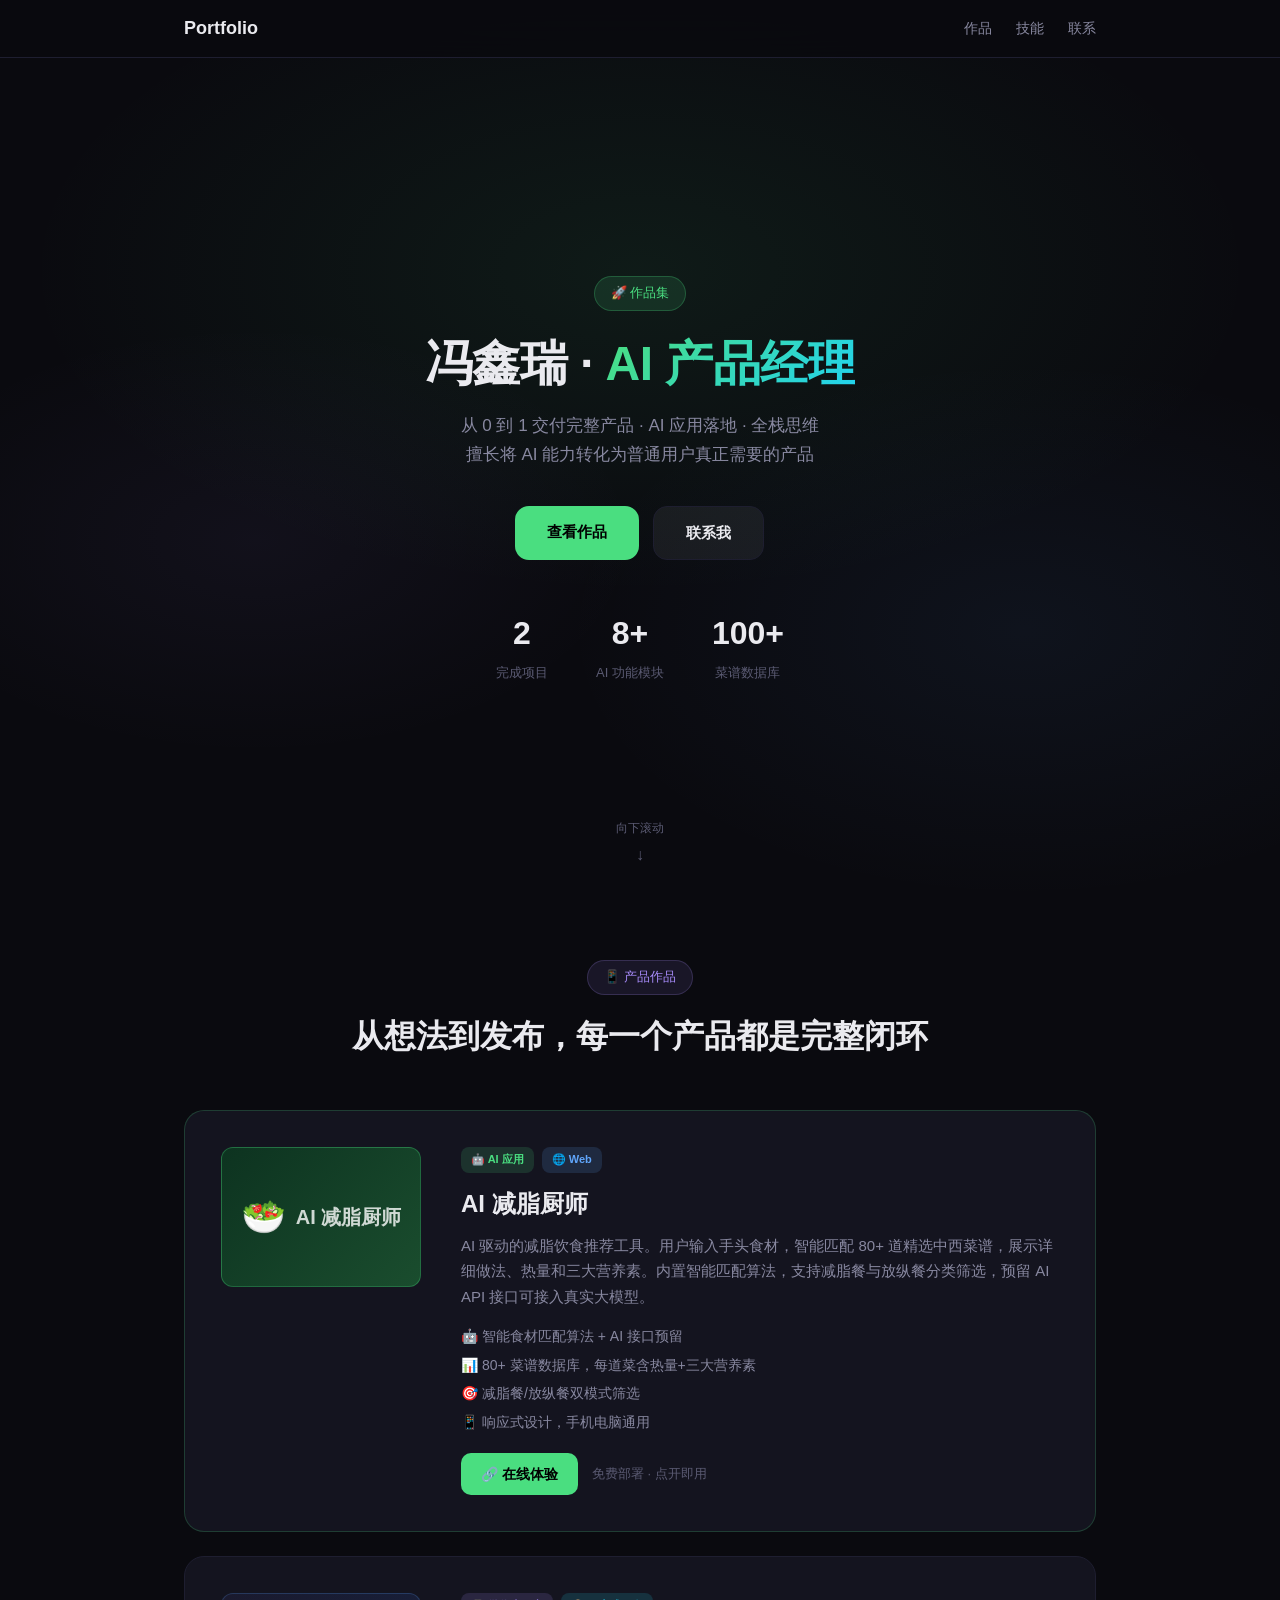
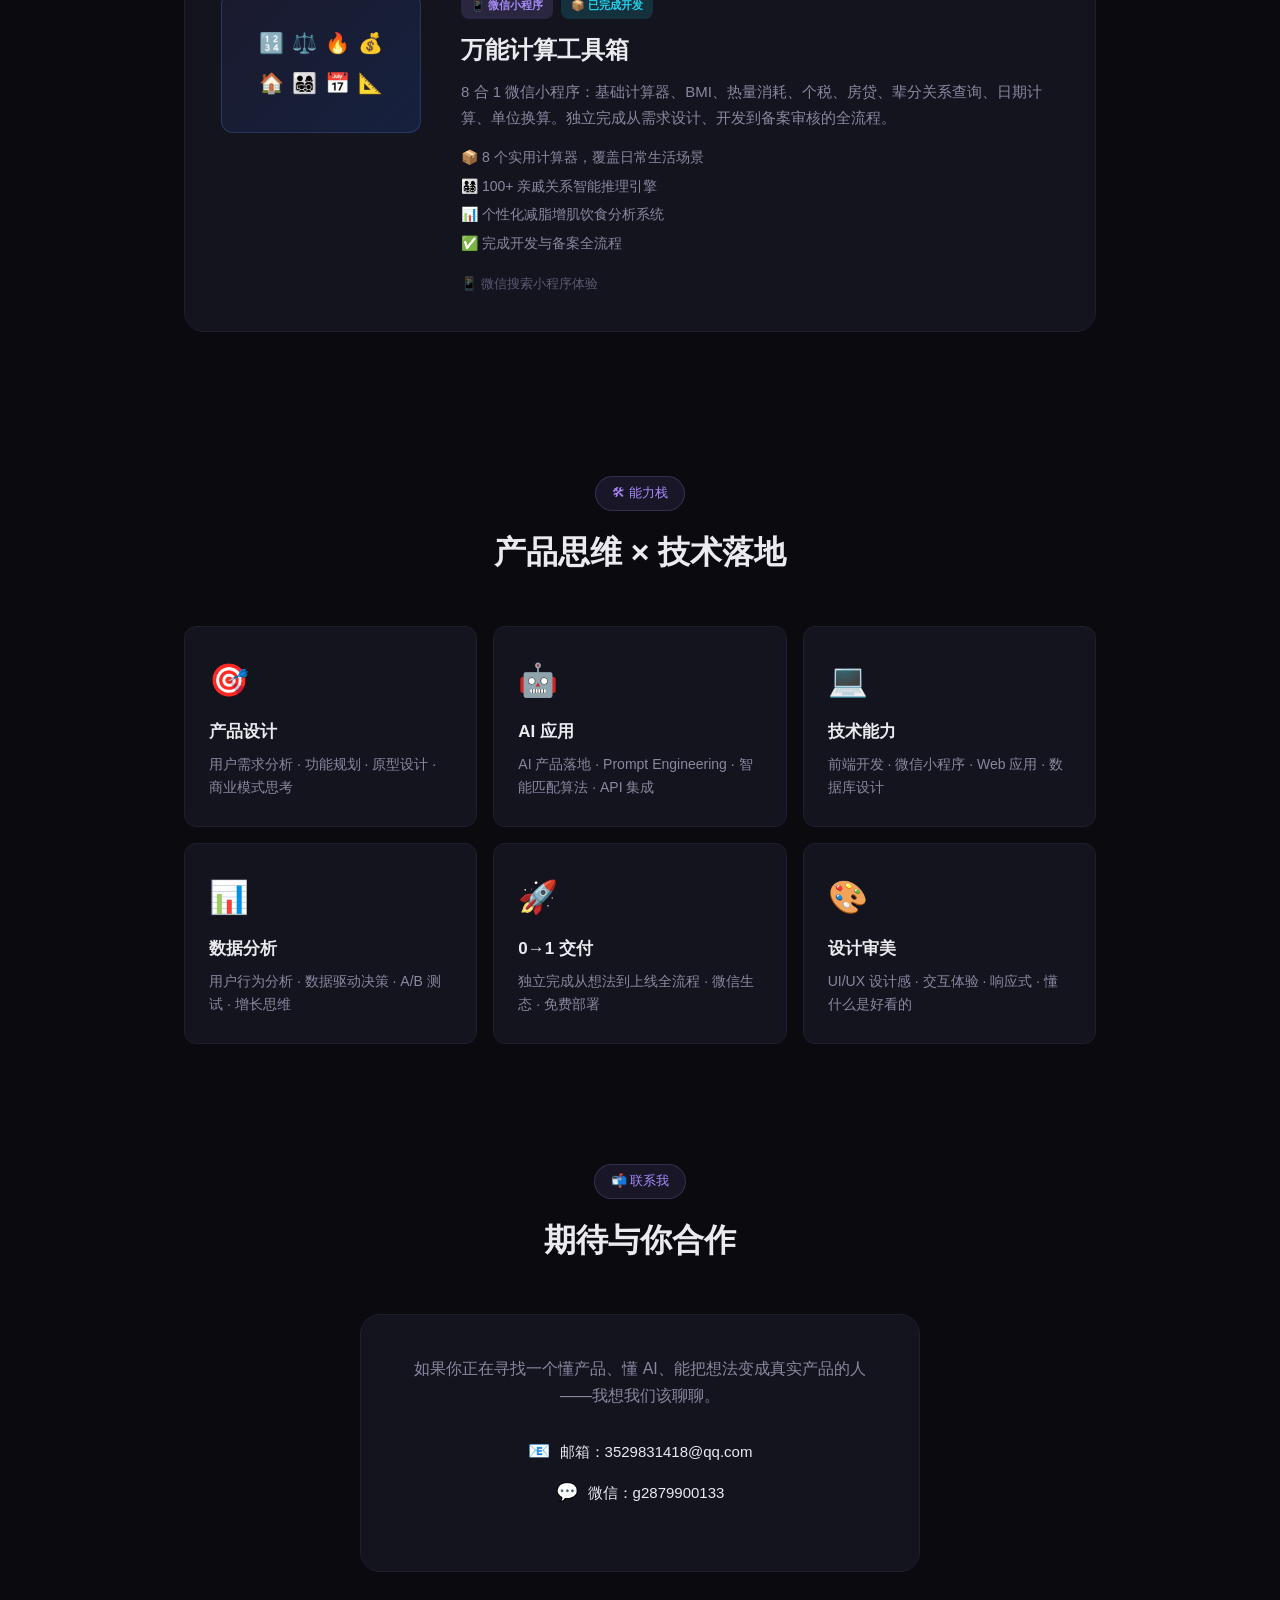
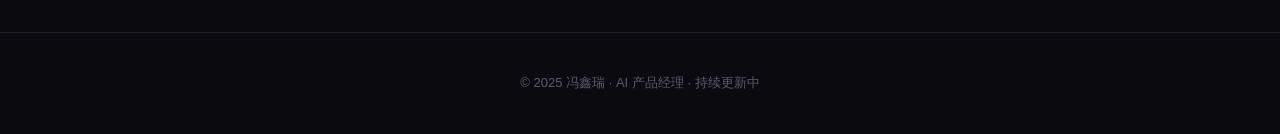
==== index.html @ 0699352a "Add files via upload" ====
<!DOCTYPE html>
<html lang="zh-CN">
<head>
<meta charset="UTF-8">
<meta http-equiv="Cache-Control" content="no-cache, no-store, must-revalidate">
<meta http-equiv="Pragma" content="no-cache">
<meta http-equiv="Expires" content="0">
<meta name="viewport" content="width=device-width, initial-scale=1.0">
<title>冯鑫瑞 · AI 产品经理作品集</title>
<link rel="stylesheet" href="style.css">
</head>
<body>

<nav class="nav" id="nav">
  <div class="nav-inner">
    <a href="#hero" class="nav-logo">Portfolio</a>
    <div class="nav-links">
      <a href="#projects">作品</a>
      <a href="#skills">技能</a>
      <a href="#contact">联系</a>
    </div>
  </div>
</nav>

<section class="hero" id="hero">
  <div class="hero-bg"></div>
  <div class="hero-content">
    <div class="hero-badge">🚀 作品集</div>
    <h1 class="hero-title">
      冯鑫瑞 · <span class="gradient-text">AI 产品经理</span>
    </h1>
    <p class="hero-sub">
      从 0 到 1 交付完整产品 · AI 应用落地 · 全栈思维<br>
      擅长将 AI 能力转化为普通用户真正需要的产品
    </p>
    <div class="hero-cta">
      <a href="#projects" class="cta-primary">查看作品</a>
      <a href="#contact" class="cta-secondary">联系我</a>
    </div>
    <div class="hero-stats">
      <div class="stat"><span class="stat-num">2</span><span class="stat-label">完成项目</span></div>
      <div class="stat"><span class="stat-num">8+</span><span class="stat-label">AI 功能模块</span></div>
      <div class="stat"><span class="stat-num">100+</span><span class="stat-label">菜谱数据库</span></div>
    </div>
  </div>
  <div class="scroll-indicator">
    <span>向下滚动</span>
    <div class="scroll-arrow">↓</div>
  </div>
</section>

<section class="projects" id="projects">
  <div class="section-header">
    <span class="section-badge">📱 产品作品</span>
    <h2 class="section-title">从想法到发布，每一个产品都是完整闭环</h2>
  </div>

  <div class="project-card featured">
    <div class="project-preview">
      <div class="preview-mockup ai-preview">
        <div class="mockup-content">
          <span class="mockup-icon">🥗</span>
          <span class="mockup-text">AI 减脂厨师</span>
        </div>
      </div>
    </div>
    <div class="project-info">
      <div class="project-tags">
        <span class="ptag ai">🤖 AI 应用</span>
        <span class="ptag web">🌐 Web</span>
      </div>
      <h3 class="project-name">AI 减脂厨师</h3>
      <p class="project-desc">
        AI 驱动的减脂饮食推荐工具。用户输入手头食材，智能匹配 80+ 道精选中西菜谱，展示详细做法、热量和三大营养素。内置智能匹配算法，支持减脂餐与放纵餐分类筛选，预留 AI API 接口可接入真实大模型。
      </p>
      <ul class="project-features">
        <li>🤖 智能食材匹配算法 + AI 接口预留</li>
        <li>📊 80+ 菜谱数据库，每道菜含热量+三大营养素</li>
        <li>🎯 减脂餐/放纵餐双模式筛选</li>
        <li>📱 响应式设计，手机电脑通用</li>
      </ul>
      <div class="project-links">
        <a href="./ai-diet-chef/" class="plink primary" target="_blank">🔗 在线体验</a>
        <span class="plink-label">免费部署 · 点开即用</span>
      </div>
    </div>
  </div>

  <div class="project-card">
    <div class="project-preview">
      <div class="preview-mockup calc-preview">
        <div class="mockup-grid">
          <span>🔢</span><span>⚖️</span><span>🔥</span><span>💰</span>
          <span>🏠</span><span>👨‍👩‍👧‍👦</span><span>📅</span><span>📐</span>
        </div>
      </div>
    </div>
    <div class="project-info">
      <div class="project-tags">
        <span class="ptag mp">📱 微信小程序</span>
        <span class="ptag live">📦 已完成开发</span>
      </div>
      <h3 class="project-name">万能计算工具箱</h3>
      <p class="project-desc">
        8 合 1 微信小程序：基础计算器、BMI、热量消耗、个税、房贷、辈分关系查询、日期计算、单位换算。独立完成从需求设计、开发到备案审核的全流程。
      </p>
      <ul class="project-features">
        <li>📦 8 个实用计算器，覆盖日常生活场景</li>
        <li>👨‍👩‍👧‍👦 100+ 亲戚关系智能推理引擎</li>
        <li>📊 个性化减脂增肌饮食分析系统</li>
        <li>✅ 完成开发与备案全流程</li>
      </ul>
      <div class="project-links">
        <span class="plink-label">📱 微信搜索小程序体验</span>
      </div>
    </div>
  </div>
</section>

<section class="skills" id="skills">
  <div class="section-header">
    <span class="section-badge">🛠 能力栈</span>
    <h2 class="section-title">产品思维 × 技术落地</h2>
  </div>
  <div class="skills-grid">
    <div class="skill-card">
      <div class="skill-icon">🎯</div>
      <h4>产品设计</h4>
      <p>用户需求分析 · 功能规划 · 原型设计 · 商业模式思考</p>
    </div>
    <div class="skill-card">
      <div class="skill-icon">🤖</div>
      <h4>AI 应用</h4>
      <p>AI 产品落地 · Prompt Engineering · 智能匹配算法 · API 集成</p>
    </div>
    <div class="skill-card">
      <div class="skill-icon">💻</div>
      <h4>技术能力</h4>
      <p>前端开发 · 微信小程序 · Web 应用 · 数据库设计</p>
    </div>
    <div class="skill-card">
      <div class="skill-icon">📊</div>
      <h4>数据分析</h4>
      <p>用户行为分析 · 数据驱动决策 · A/B 测试 · 增长思维</p>
    </div>
    <div class="skill-card">
      <div class="skill-icon">🚀</div>
      <h4>0→1 交付</h4>
      <p>独立完成从想法到上线全流程 · 微信生态 · 免费部署</p>
    </div>
    <div class="skill-card">
      <div class="skill-icon">🎨</div>
      <h4>设计审美</h4>
      <p>UI/UX 设计感 · 交互体验 · 响应式 · 懂什么是好看的</p>
    </div>
  </div>
</section>

<section class="contact" id="contact">
  <div class="section-header">
    <span class="section-badge">📬 联系我</span>
    <h2 class="section-title">期待与你合作</h2>
  </div>
  <div class="contact-card">
    <p class="contact-text">如果你正在寻找一个懂产品、懂 AI、能把想法变成真实产品的人——我想我们该聊聊。</p>
    <div class="contact-items">
      <div class="contact-item">
        <span class="ci-icon">📧</span>
        <span>邮箱：3529831418@qq.com</span>
      </div>
      <div class="contact-item">
        <span class="ci-icon">💬</span>
        <span>微信：g2879900133</span>
      </div>
    </div>
  </div>
</section>

<footer class="footer">
  <p>© 2025 冯鑫瑞 · AI 产品经理 · 持续更新中</p>
</footer>

<script src="app.js"></script>
</body>
</html>
---- style.css ----
/* ===== Portfolio - Modern Dark Premium Design ===== */
* { margin: 0; padding: 0; box-sizing: border-box; }

:root {
  --bg: #0a0a0f;
  --bg-card: #14141f;
  --bg-card-hover: #1a1a2a;
  --text: #eaeaef;
  --text-secondary: #8888a0;
  --text-muted: #5a5a72;
  --green: #4ade80;
  --blue: #60a5fa;
  --purple: #a78bfa;
  --orange: #fb923c;
  --red: #f87171;
  --cyan: #22d3ee;
  --border: #1e1e30;
  --radius: 20px;
  --radius-sm: 12px;
}

html { scroll-behavior: smooth; }

body {
  font-family: -apple-system, BlinkMacSystemFont, 'Segoe UI', 'PingFang SC', 'Microsoft YaHei', sans-serif;
  background: var(--bg);
  color: var(--text);
  line-height: 1.6;
  -webkit-font-smoothing: antialiased;
}

/* ===== Nav ===== */
.nav {
  position: fixed; top: 0; left: 0; right: 0; z-index: 100;
  background: rgba(10,10,15,0.85); backdrop-filter: blur(20px);
  border-bottom: 1px solid var(--border);
  transition: all 0.3s;
}
.nav-inner {
  max-width: 960px; margin: 0 auto;
  display: flex; align-items: center; justify-content: space-between;
  padding: 14px 24px;
}
.nav-logo { font-size: 18px; font-weight: 700; color: var(--text); text-decoration: none; }
.nav-links { display: flex; gap: 24px; }
.nav-links a {
  font-size: 14px; color: var(--text-secondary); text-decoration: none;
  transition: color 0.2s; font-weight: 500;
}
.nav-links a:hover { color: var(--text); }

/* ===== Hero ===== */
.hero {
  min-height: 100vh; display: flex; align-items: center; justify-content: center;
  position: relative; overflow: hidden; padding: 120px 24px 60px;
}
.hero-bg {
  position: absolute; top: 0; left: 0; right: 0; bottom: 0;
  background: radial-gradient(ellipse 80% 60% at 50% 30%, rgba(74,222,128,0.08) 0%, transparent 60%),
              radial-gradient(ellipse 60% 50% at 80% 70%, rgba(96,165,250,0.06) 0%, transparent 60%),
              radial-gradient(ellipse 50% 40% at 20% 60%, rgba(167,139,250,0.05) 0%, transparent 60%);
  pointer-events: none;
}
.hero-content { position: relative; z-index: 1; max-width: 680px; text-align: center; }
.hero-badge {
  display: inline-block; padding: 6px 16px; background: rgba(74,222,128,0.12);
  border: 1px solid rgba(74,222,128,0.25); border-radius: 20px;
  font-size: 13px; color: var(--green); margin-bottom: 24px;
}
.hero-title { font-size: 48px; font-weight: 800; line-height: 1.2; margin-bottom: 20px; letter-spacing: -0.5px; }
.gradient-text { background: linear-gradient(135deg, var(--green), var(--cyan)); -webkit-background-clip: text; -webkit-text-fill-color: transparent; background-clip: text; }
.hero-sub { font-size: 17px; color: var(--text-secondary); line-height: 1.7; margin-bottom: 36px; }
.hero-cta { display: flex; gap: 14px; justify-content: center; margin-bottom: 48px; }
.cta-primary, .cta-secondary {
  padding: 14px 32px; border-radius: 14px; font-size: 15px; font-weight: 600;
  text-decoration: none; transition: all 0.25s;
}
.cta-primary { background: var(--green); color: #000; }
.cta-primary:hover { transform: translateY(-2px); box-shadow: 0 8px 24px rgba(74,222,128,0.3); }
.cta-secondary { background: rgba(255,255,255,0.06); color: var(--text); border: 1px solid var(--border); }
.cta-secondary:hover { background: rgba(255,255,255,0.1); }

.hero-stats { display: flex; justify-content: center; gap: 48px; }
.stat { text-align: center; }
.stat-num { display: block; font-size: 32px; font-weight: 800; color: var(--text); }
.stat-label { display: block; font-size: 13px; color: var(--text-muted); margin-top: 4px; }

.scroll-indicator {
  position: absolute; bottom: 32px; left: 50%; transform: translateX(-50%);
  text-align: center; color: var(--text-muted); font-size: 12px;
  animation: bounce 2s infinite;
}
.scroll-arrow { font-size: 16px; margin-top: 4px; }
@keyframes bounce {
  0%, 100% { transform: translateX(-50%) translateY(0); }
  50% { transform: translateX(-50%) translateY(8px); }
}

/* ===== Section Common ===== */
.section-header { text-align: center; margin-bottom: 48px; }
.section-badge {
  display: inline-block; padding: 6px 16px; background: rgba(167,139,250,0.1);
  border: 1px solid rgba(167,139,250,0.2); border-radius: 20px;
  font-size: 13px; color: var(--purple); margin-bottom: 16px;
}
.section-title { font-size: 32px; font-weight: 700; }

/* ===== Projects ===== */
.projects { max-width: 960px; margin: 0 auto; padding: 60px 24px; }
.project-card {
  display: flex; gap: 40px; background: var(--bg-card);
  border-radius: var(--radius); padding: 36px; margin-bottom: 24px;
  border: 1px solid var(--border); transition: all 0.3s;
}
.project-card:hover { border-color: rgba(255,255,255,0.15); background: var(--bg-card-hover); }
.project-card.featured { border-color: rgba(74,222,128,0.2); }
.project-preview { flex-shrink: 0; }
.project-info { flex: 1; }

.preview-mockup {
  width: 200px; height: 140px; border-radius: var(--radius-sm);
  display: flex; align-items: center; justify-content: center;
}
.ai-preview { background: linear-gradient(135deg, #0d3320, #1a4d2e); border: 1px solid rgba(74,222,128,0.3); }
.calc-preview { background: linear-gradient(135deg, #1a1a2e, #16213e); border: 1px solid rgba(96,165,250,0.2); }
.mockup-dot { width: 10px; height: 10px; background: var(--green); border-radius: 50%; position: absolute; top: 12px; left: 12px; }
.mockup-content { display: flex; align-items: center; gap: 10px; }
.mockup-icon { font-size: 36px; }
.mockup-text { color: rgba(255,255,255,0.8); font-size: 20px; font-weight: 700; }
.mockup-grid { display: grid; grid-template-columns: repeat(4,1fr); gap: 8px; font-size: 20px; }

.project-tags { display: flex; gap: 8px; margin-bottom: 12px; }
.ptag {
  font-size: 11px; padding: 4px 10px; border-radius: 8px; font-weight: 600;
}
.ptag.ai { background: rgba(74,222,128,0.15); color: var(--green); }
.ptag.web { background: rgba(96,165,250,0.15); color: var(--blue); }
.ptag.mp { background: rgba(167,139,250,0.15); color: var(--purple); }
.ptag.live { background: rgba(34,211,238,0.15); color: var(--cyan); }

.project-name { font-size: 24px; font-weight: 700; margin-bottom: 10px; }
.project-desc { font-size: 15px; color: var(--text-secondary); line-height: 1.7; margin-bottom: 16px; }

.project-features { list-style: none; display: flex; flex-direction: column; gap: 6px; margin-bottom: 20px; }
.project-features li { font-size: 14px; color: var(--text-secondary); }

.project-links { display: flex; align-items: center; gap: 14px; }
.plink {
  padding: 10px 20px; border-radius: 10px; font-size: 14px; font-weight: 600;
  text-decoration: none; transition: all 0.2s;
}
.plink.primary { background: var(--green); color: #000; }
.plink.primary:hover { transform: translateY(-1px); box-shadow: 0 4px 16px rgba(74,222,128,0.3); }
.plink-label { font-size: 13px; color: var(--text-muted); }

/* ===== Skills ===== */
.skills { max-width: 960px; margin: 0 auto; padding: 60px 24px; }
.skills-grid { display: grid; grid-template-columns: repeat(3, 1fr); gap: 16px; }
.skill-card {
  background: var(--bg-card); border: 1px solid var(--border);
  border-radius: var(--radius-sm); padding: 28px 24px;
  transition: all 0.3s;
}
.skill-card:hover { border-color: rgba(255,255,255,0.15); transform: translateY(-2px); }
.skill-icon { font-size: 32px; margin-bottom: 12px; }
.skill-card h4 { font-size: 17px; font-weight: 700; margin-bottom: 8px; }
.skill-card p { font-size: 14px; color: var(--text-secondary); line-height: 1.6; }

/* ===== Contact ===== */
.contact { max-width: 960px; margin: 0 auto; padding: 60px 24px; }
.contact-card {
  background: var(--bg-card); border: 1px solid var(--border);
  border-radius: var(--radius); padding: 40px; text-align: center;
  max-width: 560px; margin: 0 auto;
}
.contact-text { font-size: 16px; color: var(--text-secondary); line-height: 1.7; margin-bottom: 28px; }
.contact-items { display: flex; flex-direction: column; gap: 12px; margin-bottom: 24px; }
.contact-item {
  display: flex; align-items: center; gap: 10px;
  justify-content: center; font-size: 15px; color: var(--text);
}
.ci-icon { font-size: 18px; }
.contact-links { display: flex; justify-content: center; gap: 20px; flex-wrap: wrap; }
.clink { font-size: 13px; color: var(--text-muted); }

/* ===== Footer ===== */
.footer { text-align: center; padding: 40px 24px; border-top: 1px solid var(--border); }
.footer p { font-size: 13px; color: var(--text-muted); }

/* ===== Responsive ===== */
@media (max-width: 768px) {
  .hero-title { font-size: 32px; }
  .hero-sub { font-size: 15px; }
  .hero-stats { gap: 28px; }
  .stat-num { font-size: 24px; }
  .project-card { flex-direction: column; gap: 20px; padding: 24px; }
  .preview-mockup { width: 100%; height: 120px; }
  .skills-grid { grid-template-columns: repeat(2, 1fr); }
  .section-title { font-size: 24px; }
}

@media (max-width: 480px) {
  .hero-title { font-size: 26px; }
  .hero-cta { flex-direction: column; align-items: center; }
  .skills-grid { grid-template-columns: 1fr; }
  .nav-links { gap: 14px; }
  .contact-links { flex-direction: column; align-items: center; }
}
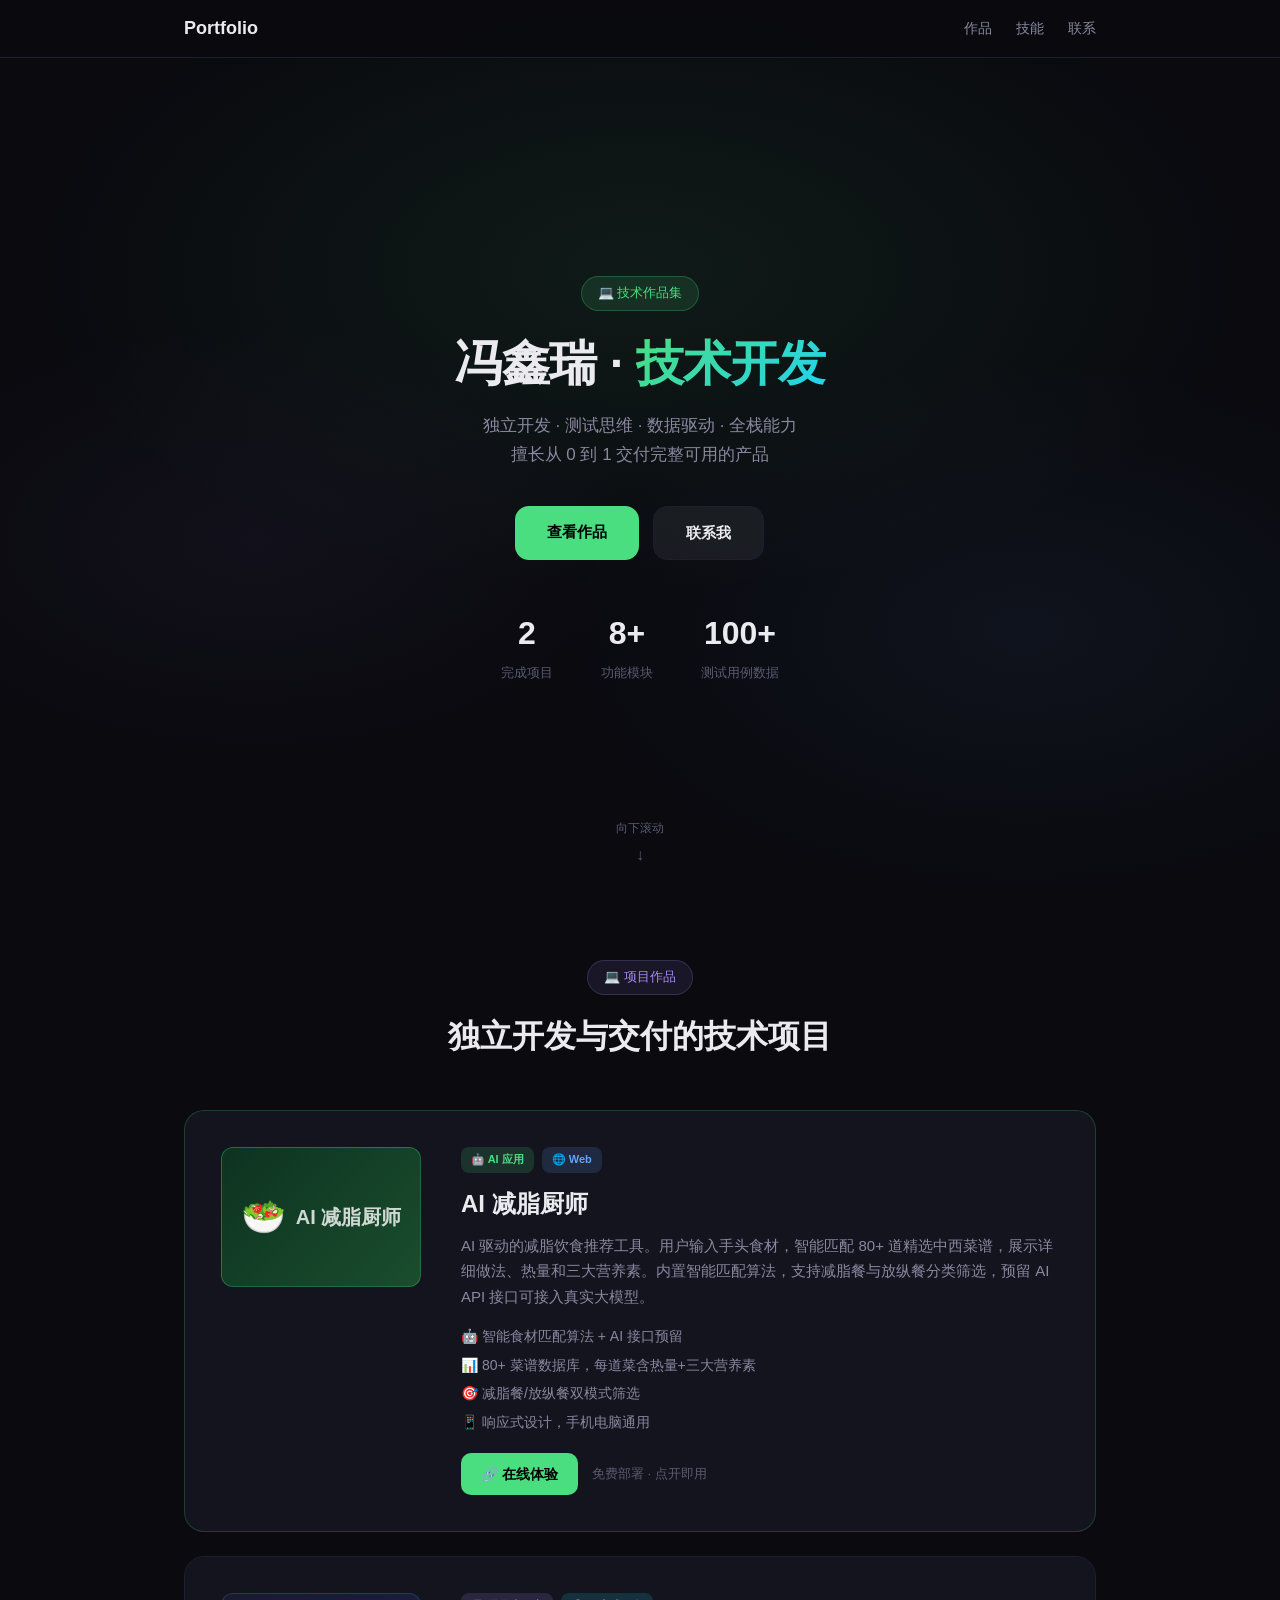
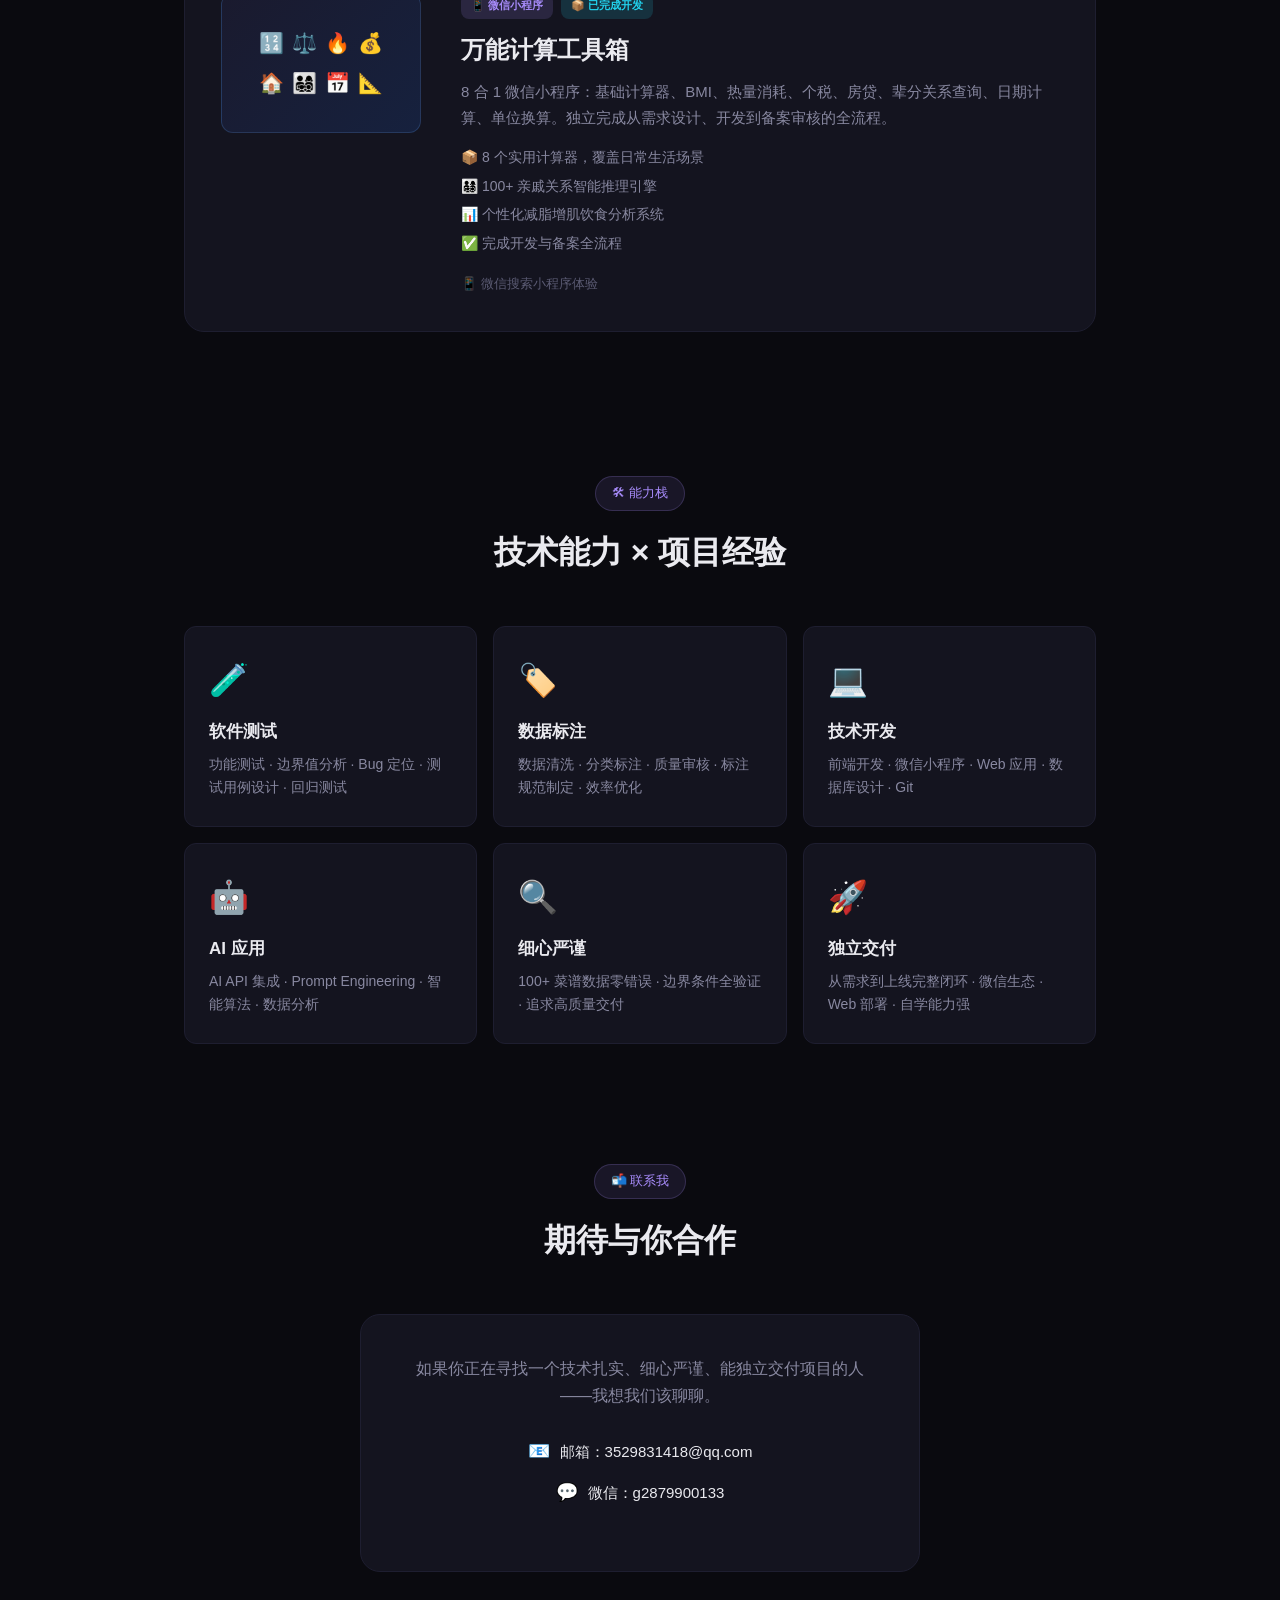
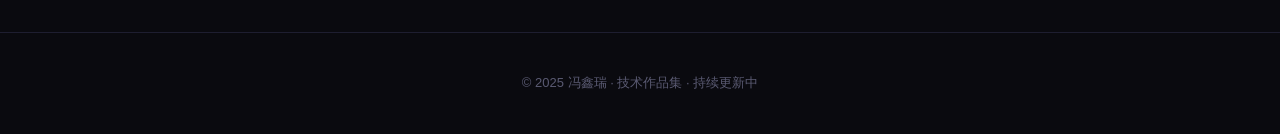
==== commit cb9da529: "Update index.html" ====
--- a/index.html
+++ b/index.html
@@ -1,3 +1,4 @@
+
 <!DOCTYPE html>
 <html lang="zh-CN">
 <head>
@@ -6,7 +7,7 @@
 <meta http-equiv="Pragma" content="no-cache">
 <meta http-equiv="Expires" content="0">
 <meta name="viewport" content="width=device-width, initial-scale=1.0">
-<title>冯鑫瑞 · AI 产品经理作品集</title>
+<title>冯鑫瑞 · 技术作品集</title>
 <link rel="stylesheet" href="style.css">
 </head>
 <body>
@@ -25,13 +26,13 @@
 <section class="hero" id="hero">
   <div class="hero-bg"></div>
   <div class="hero-content">
-    <div class="hero-badge">🚀 作品集</div>
+    <div class="hero-badge">💻 技术作品集</div>
     <h1 class="hero-title">
-      冯鑫瑞 · <span class="gradient-text">AI 产品经理</span>
+      冯鑫瑞 · <span class="gradient-text">技术开发</span>
     </h1>
     <p class="hero-sub">
-      从 0 到 1 交付完整产品 · AI 应用落地 · 全栈思维<br>
-      擅长将 AI 能力转化为普通用户真正需要的产品
+      独立开发 · 测试思维 · 数据驱动 · 全栈能力<br>
+      擅长从 0 到 1 交付完整可用的产品
     </p>
     <div class="hero-cta">
       <a href="#projects" class="cta-primary">查看作品</a>
@@ -39,8 +40,8 @@
     </div>
     <div class="hero-stats">
       <div class="stat"><span class="stat-num">2</span><span class="stat-label">完成项目</span></div>
-      <div class="stat"><span class="stat-num">8+</span><span class="stat-label">AI 功能模块</span></div>
-      <div class="stat"><span class="stat-num">100+</span><span class="stat-label">菜谱数据库</span></div>
+      <div class="stat"><span class="stat-num">8+</span><span class="stat-label">功能模块</span></div>
+      <div class="stat"><span class="stat-num">100+</span><span class="stat-label">测试用例数据</span></div>
     </div>
   </div>
   <div class="scroll-indicator">
@@ -51,8 +52,8 @@
 
 <section class="projects" id="projects">
   <div class="section-header">
-    <span class="section-badge">📱 产品作品</span>
-    <h2 class="section-title">从想法到发布，每一个产品都是完整闭环</h2>
+    <span class="section-badge">💻 项目作品</span>
+    <h2 class="section-title">独立开发与交付的技术项目</h2>
   </div>
 
   <div class="project-card featured">
@@ -120,38 +121,38 @@
 <section class="skills" id="skills">
   <div class="section-header">
     <span class="section-badge">🛠 能力栈</span>
-    <h2 class="section-title">产品思维 × 技术落地</h2>
+    <h2 class="section-title">技术能力 × 项目经验</h2>
   </div>
   <div class="skills-grid">
     <div class="skill-card">
-      <div class="skill-icon">🎯</div>
-      <h4>产品设计</h4>
-      <p>用户需求分析 · 功能规划 · 原型设计 · 商业模式思考</p>
+      <div class="skill-icon">🧪</div>
+      <h4>软件测试</h4>
+      <p>功能测试 · 边界值分析 · Bug 定位 · 测试用例设计 · 回归测试</p>
+    </div>
+    <div class="skill-card">
+      <div class="skill-icon">🏷️</div>
+      <h4>数据标注</h4>
+      <p>数据清洗 · 分类标注 · 质量审核 · 标注规范制定 · 效率优化</p>
+    </div>
+    <div class="skill-card">
+      <div class="skill-icon">💻</div>
+      <h4>技术开发</h4>
+      <p>前端开发 · 微信小程序 · Web 应用 · 数据库设计 · Git</p>
     </div>
     <div class="skill-card">
       <div class="skill-icon">🤖</div>
       <h4>AI 应用</h4>
-      <p>AI 产品落地 · Prompt Engineering · 智能匹配算法 · API 集成</p>
+      <p>AI API 集成 · Prompt Engineering · 智能算法 · 数据分析</p>
     </div>
     <div class="skill-card">
-      <div class="skill-icon">💻</div>
-      <h4>技术能力</h4>
-      <p>前端开发 · 微信小程序 · Web 应用 · 数据库设计</p>
-    </div>
-    <div class="skill-card">
-      <div class="skill-icon">📊</div>
-      <h4>数据分析</h4>
-      <p>用户行为分析 · 数据驱动决策 · A/B 测试 · 增长思维</p>
+      <div class="skill-icon">🔍</div>
+      <h4>细心严谨</h4>
+      <p>100+ 菜谱数据零错误 · 边界条件全验证 · 追求高质量交付</p>
     </div>
     <div class="skill-card">
       <div class="skill-icon">🚀</div>
-      <h4>0→1 交付</h4>
-      <p>独立完成从想法到上线全流程 · 微信生态 · 免费部署</p>
-    </div>
-    <div class="skill-card">
-      <div class="skill-icon">🎨</div>
-      <h4>设计审美</h4>
-      <p>UI/UX 设计感 · 交互体验 · 响应式 · 懂什么是好看的</p>
+      <h4>独立交付</h4>
+      <p>从需求到上线完整闭环 · 微信生态 · Web 部署 · 自学能力强</p>
     </div>
   </div>
 </section>
@@ -162,7 +163,7 @@
     <h2 class="section-title">期待与你合作</h2>
   </div>
   <div class="contact-card">
-    <p class="contact-text">如果你正在寻找一个懂产品、懂 AI、能把想法变成真实产品的人——我想我们该聊聊。</p>
+    <p class="contact-text">如果你正在寻找一个技术扎实、细心严谨、能独立交付项目的人——我想我们该聊聊。</p>
     <div class="contact-items">
       <div class="contact-item">
         <span class="ci-icon">📧</span>
@@ -177,7 +178,7 @@
 </section>
 
 <footer class="footer">
-  <p>© 2025 冯鑫瑞 · AI 产品经理 · 持续更新中</p>
+  <p>© 2025 冯鑫瑞 · 技术作品集 · 持续更新中</p>
 </footer>
 
 <script src="app.js"></script>
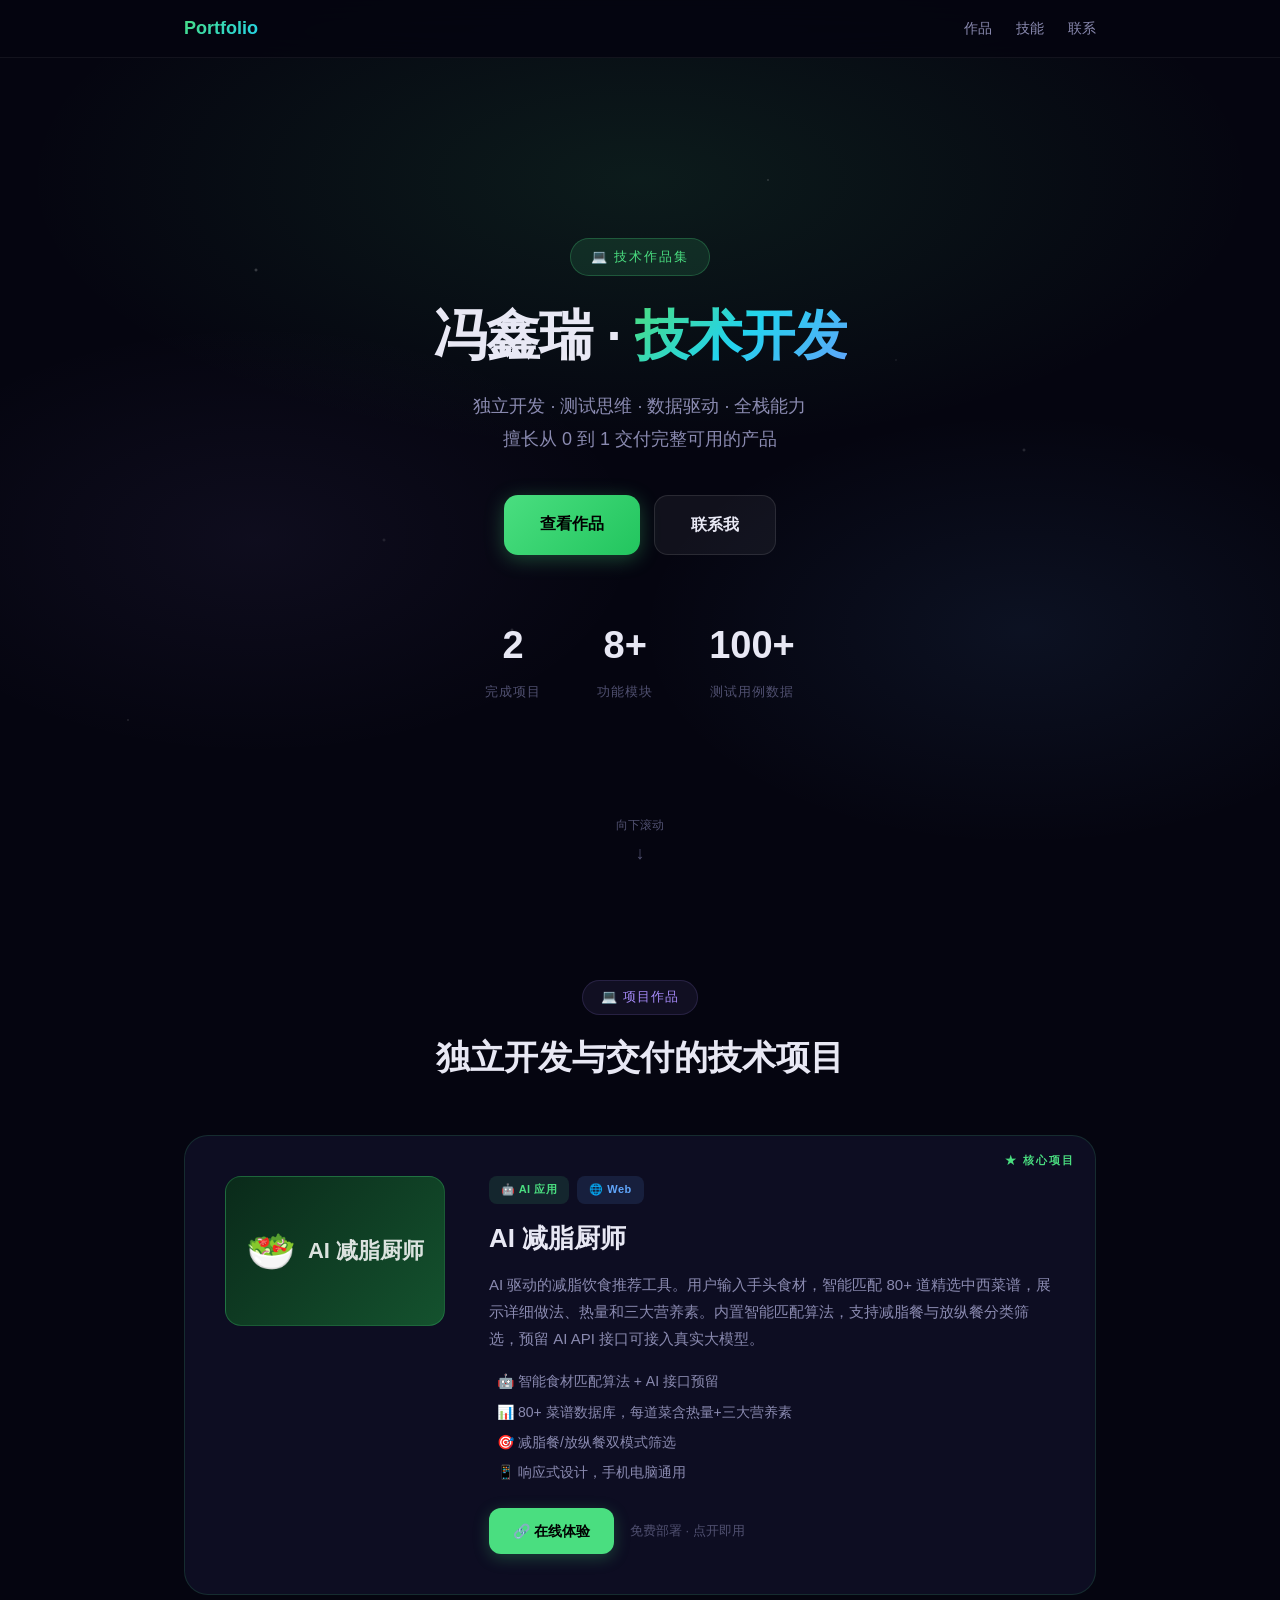
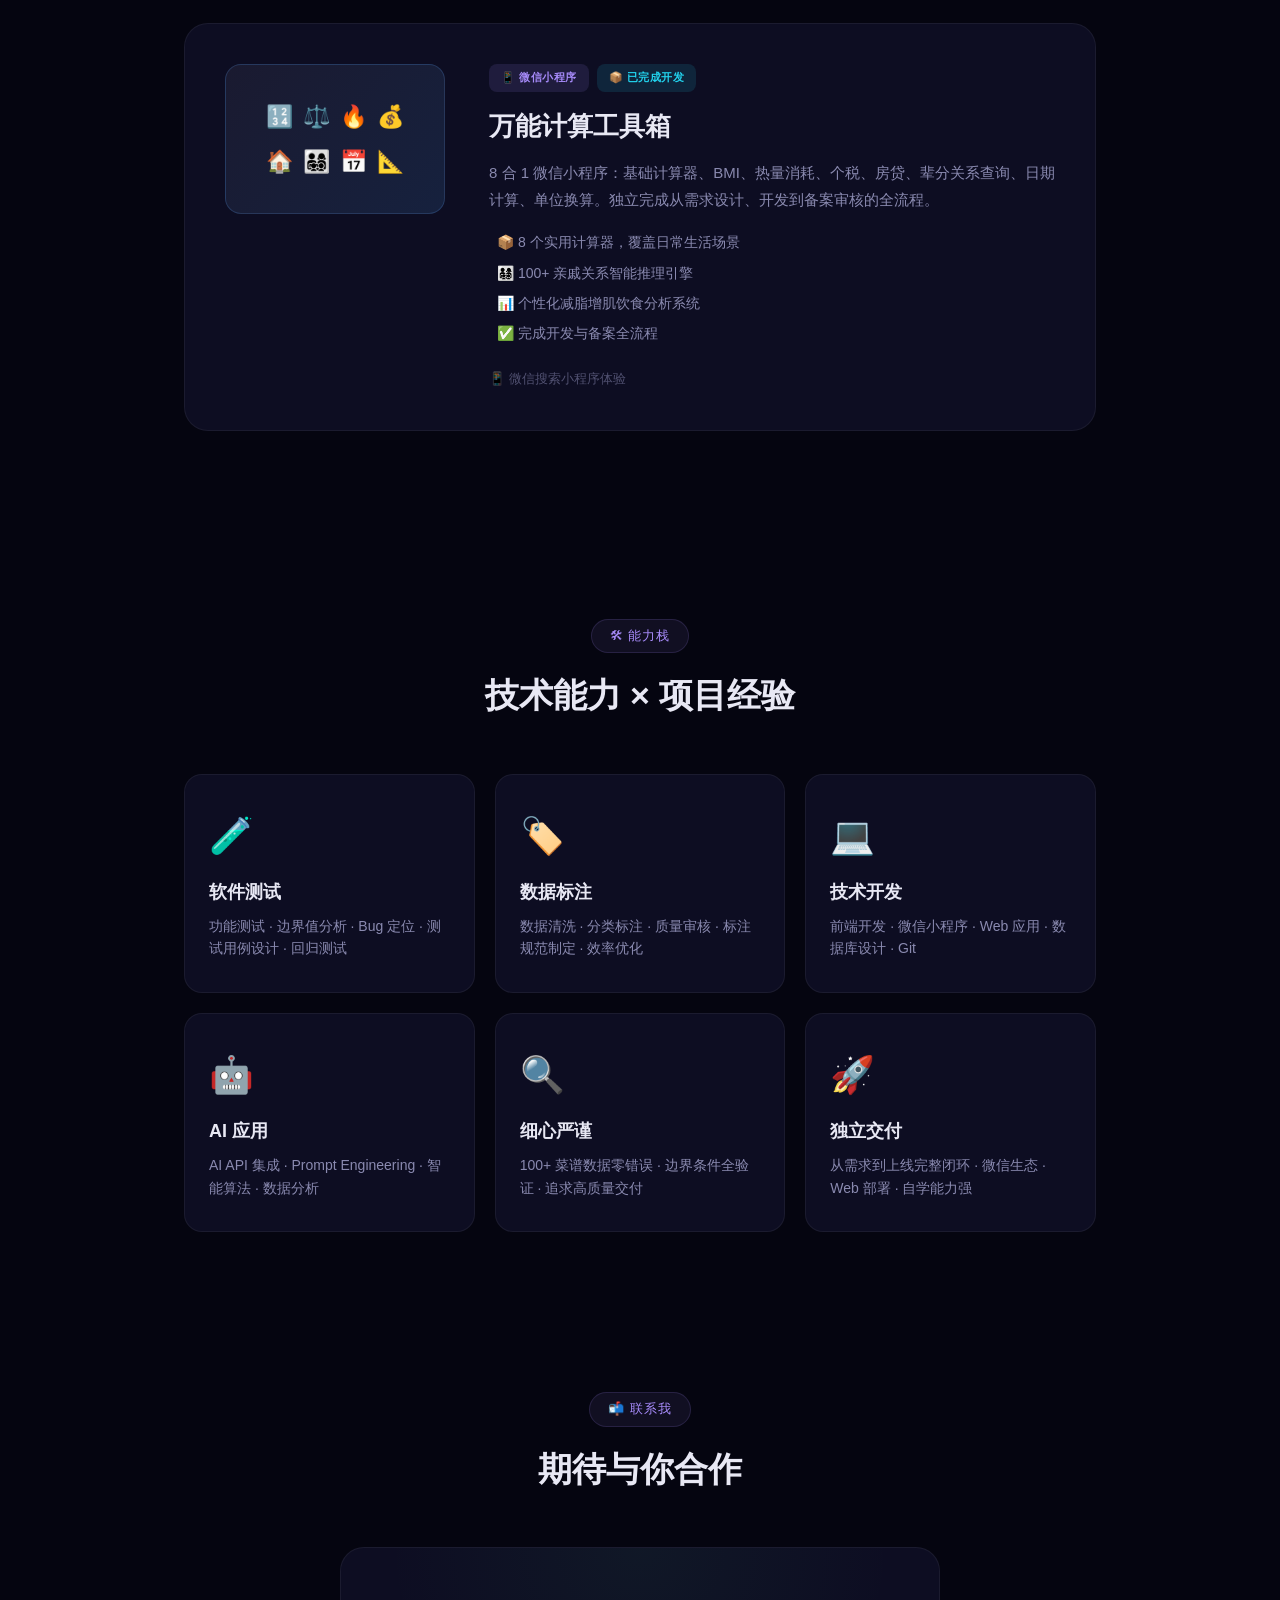
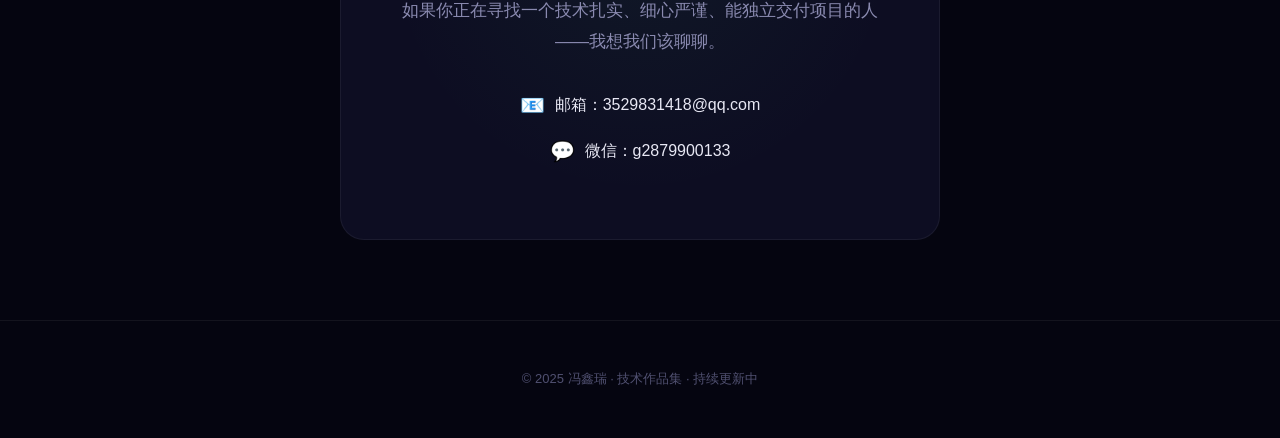
==== commit 0b26a98b: "Update index.html" ====
--- a/index.html
+++ b/index.html
@@ -1,4 +1,3 @@
-
 <!DOCTYPE html>
 <html lang="zh-CN">
 <head>
@@ -81,7 +80,7 @@
         <li>📱 响应式设计，手机电脑通用</li>
       </ul>
       <div class="project-links">
-        <a href="./ai-diet-chef/" class="plink primary" target="_blank">🔗 在线体验</a>
+        <a href="./ai-diet-chef/" class="plink primary">🔗 在线体验</a>
         <span class="plink-label">免费部署 · 点开即用</span>
       </div>
     </div>
--- a/style.css
+++ b/style.css
@@ -1,208 +1,176 @@
-/* ===== Portfolio - Modern Dark Premium Design ===== */
-* { margin: 0; padding: 0; box-sizing: border-box; }
-
-:root {
-  --bg: #0a0a0f;
-  --bg-card: #14141f;
-  --bg-card-hover: #1a1a2a;
-  --text: #eaeaef;
-  --text-secondary: #8888a0;
-  --text-muted: #5a5a72;
-  --green: #4ade80;
-  --blue: #60a5fa;
-  --purple: #a78bfa;
-  --orange: #fb923c;
-  --red: #f87171;
-  --cyan: #22d3ee;
-  --border: #1e1e30;
-  --radius: 20px;
-  --radius-sm: 12px;
+/* ===== Portfolio Premium Design ===== */
+*{margin:0;padding:0;box-sizing:border-box}
+:root{
+  --bg:#050510;--card:#0d0d22;--card-hover:#12122e;
+  --text:#e8e8f4;--t2:#8a8ab0;--t3:#505070;
+  --g:#4ade80;--b:#60a5fa;--p:#a78bfa;--o:#fb923c;--r:#f87171;--c:#22d3ee;
+  --border:rgba(255,255,255,0.06);--glow:rgba(74,222,128,0.15);
 }
-
-html { scroll-behavior: smooth; }
-
-body {
-  font-family: -apple-system, BlinkMacSystemFont, 'Segoe UI', 'PingFang SC', 'Microsoft YaHei', sans-serif;
-  background: var(--bg);
-  color: var(--text);
-  line-height: 1.6;
-  -webkit-font-smoothing: antialiased;
+html{scroll-behavior:smooth}
+body{
+  font-family:-apple-system,BlinkMacSystemFont,'Segoe UI','PingFang SC','Microsoft YaHei',sans-serif;
+  background:var(--bg);color:var(--text);line-height:1.6;-webkit-font-smoothing:antialiased;
+  overflow-x:hidden;
 }
 
 /* ===== Nav ===== */
-.nav {
-  position: fixed; top: 0; left: 0; right: 0; z-index: 100;
-  background: rgba(10,10,15,0.85); backdrop-filter: blur(20px);
-  border-bottom: 1px solid var(--border);
-  transition: all 0.3s;
+.nav{
+  position:fixed;top:0;left:0;right:0;z-index:100;
+  background:rgba(5,5,16,0.9);backdrop-filter:blur(20px);
+  border-bottom:1px solid var(--border);transition:all .3s;
 }
-.nav-inner {
-  max-width: 960px; margin: 0 auto;
-  display: flex; align-items: center; justify-content: space-between;
-  padding: 14px 24px;
-}
-.nav-logo { font-size: 18px; font-weight: 700; color: var(--text); text-decoration: none; }
-.nav-links { display: flex; gap: 24px; }
-.nav-links a {
-  font-size: 14px; color: var(--text-secondary); text-decoration: none;
-  transition: color 0.2s; font-weight: 500;
-}
-.nav-links a:hover { color: var(--text); }
+.nav-inner{max-width:960px;margin:0 auto;display:flex;align-items:center;justify-content:space-between;padding:14px 24px}
+.nav-logo{font-size:18px;font-weight:700;color:var(--text);text-decoration:none;background:linear-gradient(135deg,var(--g),var(--c));-webkit-background-clip:text;-webkit-text-fill-color:transparent;background-clip:text;}
+.nav-links{display:flex;gap:24px}
+.nav-links a{font-size:14px;color:var(--t2);text-decoration:none;transition:color .2s;font-weight:500}
+.nav-links a:hover{color:var(--g)}
 
 /* ===== Hero ===== */
-.hero {
-  min-height: 100vh; display: flex; align-items: center; justify-content: center;
-  position: relative; overflow: hidden; padding: 120px 24px 60px;
+.hero{
+  min-height:100vh;display:flex;align-items:center;justify-content:center;
+  position:relative;overflow:hidden;padding:120px 24px 80px;
 }
-.hero-bg {
-  position: absolute; top: 0; left: 0; right: 0; bottom: 0;
-  background: radial-gradient(ellipse 80% 60% at 50% 30%, rgba(74,222,128,0.08) 0%, transparent 60%),
-              radial-gradient(ellipse 60% 50% at 80% 70%, rgba(96,165,250,0.06) 0%, transparent 60%),
-              radial-gradient(ellipse 50% 40% at 20% 60%, rgba(167,139,250,0.05) 0%, transparent 60%);
-  pointer-events: none;
+.hero-bg{
+  position:absolute;top:0;left:0;right:0;bottom:0;
+  background:
+    radial-gradient(ellipse 80% 50% at 50% 20%,rgba(74,222,128,.1) 0%,transparent 60%),
+    radial-gradient(ellipse 50% 40% at 80% 70%,rgba(96,165,250,.08) 0%,transparent 60%),
+    radial-gradient(ellipse 50% 40% at 20% 60%,rgba(167,139,250,.06) 0%,transparent 60%);
+  pointer-events:none;
 }
-.hero-content { position: relative; z-index: 1; max-width: 680px; text-align: center; }
-.hero-badge {
-  display: inline-block; padding: 6px 16px; background: rgba(74,222,128,0.12);
-  border: 1px solid rgba(74,222,128,0.25); border-radius: 20px;
-  font-size: 13px; color: var(--green); margin-bottom: 24px;
+/* Animated particles */
+.hero-bg::before{
+  content:'';position:absolute;top:0;left:0;right:0;bottom:0;
+  background-image:
+    radial-gradient(2px 2px at 20% 30%,rgba(255,255,255,.3),transparent),
+    radial-gradient(2px 2px at 40% 70%,rgba(255,255,255,.2),transparent),
+    radial-gradient(1px 1px at 60% 20%,rgba(255,255,255,.4),transparent),
+    radial-gradient(2px 2px at 80% 50%,rgba(255,255,255,.2),transparent),
+    radial-gradient(1px 1px at 10% 80%,rgba(255,255,255,.3),transparent),
+    radial-gradient(1px 1px at 70% 40%,rgba(255,255,255,.2),transparent),
+    radial-gradient(2px 2px at 30% 60%,rgba(255,255,255,.15),transparent);
+  animation:particleFloat 20s linear infinite;
 }
-.hero-title { font-size: 48px; font-weight: 800; line-height: 1.2; margin-bottom: 20px; letter-spacing: -0.5px; }
-.gradient-text { background: linear-gradient(135deg, var(--green), var(--cyan)); -webkit-background-clip: text; -webkit-text-fill-color: transparent; background-clip: text; }
-.hero-sub { font-size: 17px; color: var(--text-secondary); line-height: 1.7; margin-bottom: 36px; }
-.hero-cta { display: flex; gap: 14px; justify-content: center; margin-bottom: 48px; }
-.cta-primary, .cta-secondary {
-  padding: 14px 32px; border-radius: 14px; font-size: 15px; font-weight: 600;
-  text-decoration: none; transition: all 0.25s;
+@keyframes particleFloat{
+  0%{transform:translateY(0)}
+  100%{transform:translateY(-30px)}
 }
-.cta-primary { background: var(--green); color: #000; }
-.cta-primary:hover { transform: translateY(-2px); box-shadow: 0 8px 24px rgba(74,222,128,0.3); }
-.cta-secondary { background: rgba(255,255,255,0.06); color: var(--text); border: 1px solid var(--border); }
-.cta-secondary:hover { background: rgba(255,255,255,0.1); }
+.hero-content{position:relative;z-index:1;max-width:720px;text-align:center}
+.hero-badge{
+  display:inline-block;padding:8px 20px;background:rgba(74,222,128,.12);
+  border:1px solid rgba(74,222,128,.25);border-radius:24px;
+  font-size:13px;color:var(--g);margin-bottom:28px;letter-spacing:2px;
+  animation:fadeInUp .6s ease;
+}
+.hero-title{font-size:54px;font-weight:900;line-height:1.15;margin-bottom:24px;letter-spacing:-1px;animation:fadeInUp .6s ease .1s backwards}
+.gradient-text{background:linear-gradient(135deg,var(--g),var(--c),var(--b));-webkit-background-clip:text;-webkit-text-fill-color:transparent;background-clip:text;}
+.hero-sub{font-size:18px;color:var(--t2);line-height:1.8;margin-bottom:40px;animation:fadeInUp .6s ease .2s backwards}
+.hero-cta{display:flex;gap:14px;justify-content:center;margin-bottom:60px;animation:fadeInUp .6s ease .3s backwards}
+.cta-primary,.cta-secondary{padding:16px 36px;border-radius:14px;font-size:16px;font-weight:600;text-decoration:none;transition:all .3s}
+.cta-primary{background:linear-gradient(135deg,var(--g),#22c55e);color:#000;box-shadow:0 4px 20px rgba(74,222,128,.3)}
+.cta-primary:hover{transform:translateY(-3px);box-shadow:0 8px 32px rgba(74,222,128,.5)}
+.cta-secondary{background:rgba(255,255,255,.05);color:var(--text);border:1px solid rgba(255,255,255,.1)}
+.cta-secondary:hover{background:rgba(255,255,255,.1);border-color:rgba(255,255,255,.2)}
 
-.hero-stats { display: flex; justify-content: center; gap: 48px; }
-.stat { text-align: center; }
-.stat-num { display: block; font-size: 32px; font-weight: 800; color: var(--text); }
-.stat-label { display: block; font-size: 13px; color: var(--text-muted); margin-top: 4px; }
+.hero-stats{display:flex;justify-content:center;gap:56px;animation:fadeInUp .6s ease .4s backwards}
+.stat{text-align:center}
+.stat-num{display:block;font-size:38px;font-weight:900;color:var(--text);transition:all .3s}
+.stat:hover .stat-num{color:var(--g);transform:scale(1.1)}
+.stat-label{display:block;font-size:13px;color:var(--t3);margin-top:6px;letter-spacing:1px}
 
-.scroll-indicator {
-  position: absolute; bottom: 32px; left: 50%; transform: translateX(-50%);
-  text-align: center; color: var(--text-muted); font-size: 12px;
-  animation: bounce 2s infinite;
-}
-.scroll-arrow { font-size: 16px; margin-top: 4px; }
-@keyframes bounce {
-  0%, 100% { transform: translateX(-50%) translateY(0); }
-  50% { transform: translateX(-50%) translateY(8px); }
-}
+.scroll-indicator{position:absolute;bottom:32px;left:50%;transform:translateX(-50%);text-align:center;color:var(--t3);font-size:12px;animation:bounce 2s infinite}
+.scroll-arrow{font-size:18px;margin-top:4px}
+@keyframes bounce{0%,100%{transform:translateX(-50%) translateY(0)}50%{transform:translateX(-50%) translateY(10px)}}
+@keyframes fadeInUp{from{opacity:0;transform:translateY(24px)}to{opacity:1;transform:translateY(0)}}
 
 /* ===== Section Common ===== */
-.section-header { text-align: center; margin-bottom: 48px; }
-.section-badge {
-  display: inline-block; padding: 6px 16px; background: rgba(167,139,250,0.1);
-  border: 1px solid rgba(167,139,250,0.2); border-radius: 20px;
-  font-size: 13px; color: var(--purple); margin-bottom: 16px;
-}
-.section-title { font-size: 32px; font-weight: 700; }
+.section-header{text-align:center;margin-bottom:56px}
+.section-badge{display:inline-block;padding:6px 18px;background:rgba(167,139,250,.08);border:1px solid rgba(167,139,250,.15);border-radius:20px;font-size:13px;color:var(--p);margin-bottom:20px;letter-spacing:1px}
+.section-title{font-size:34px;font-weight:800;line-height:1.3}
 
 /* ===== Projects ===== */
-.projects { max-width: 960px; margin: 0 auto; padding: 60px 24px; }
-.project-card {
-  display: flex; gap: 40px; background: var(--bg-card);
-  border-radius: var(--radius); padding: 36px; margin-bottom: 24px;
-  border: 1px solid var(--border); transition: all 0.3s;
-}
-.project-card:hover { border-color: rgba(255,255,255,0.15); background: var(--bg-card-hover); }
-.project-card.featured { border-color: rgba(74,222,128,0.2); }
-.project-preview { flex-shrink: 0; }
-.project-info { flex: 1; }
+.projects{max-width:960px;margin:0 auto;padding:80px 24px}
+.project-card{display:flex;gap:44px;background:var(--card);border-radius:24px;padding:40px;margin-bottom:28px;border:1px solid var(--border);transition:all .4s;position:relative;overflow:hidden}
+.project-card::before{content:'';position:absolute;top:-50%;left:-50%;width:200%;height:200%;background:radial-gradient(circle at 50% 50%,rgba(74,222,128,.03),transparent 70%);opacity:0;transition:opacity .4s}
+.project-card:hover::before{opacity:1}
+.project-card:hover{border-color:rgba(74,222,128,.25);transform:translateY(-4px);box-shadow:0 16px 48px rgba(0,0,0,.3)}
+.project-card.featured{border-color:rgba(74,222,128,.15)}
+.project-card.featured::after{content:'★ 核心项目';position:absolute;top:16px;right:20px;font-size:11px;color:var(--g);font-weight:700;letter-spacing:2px}
+.project-preview{flex-shrink:0}
+.project-info{flex:1}
 
-.preview-mockup {
-  width: 200px; height: 140px; border-radius: var(--radius-sm);
-  display: flex; align-items: center; justify-content: center;
-}
-.ai-preview { background: linear-gradient(135deg, #0d3320, #1a4d2e); border: 1px solid rgba(74,222,128,0.3); }
-.calc-preview { background: linear-gradient(135deg, #1a1a2e, #16213e); border: 1px solid rgba(96,165,250,0.2); }
-.mockup-dot { width: 10px; height: 10px; background: var(--green); border-radius: 50%; position: absolute; top: 12px; left: 12px; }
-.mockup-content { display: flex; align-items: center; gap: 10px; }
-.mockup-icon { font-size: 36px; }
-.mockup-text { color: rgba(255,255,255,0.8); font-size: 20px; font-weight: 700; }
-.mockup-grid { display: grid; grid-template-columns: repeat(4,1fr); gap: 8px; font-size: 20px; }
+.preview-mockup{width:220px;height:150px;border-radius:16px;display:flex;align-items:center;justify-content:center;transition:all .3s}
+.ai-preview{background:linear-gradient(135deg,#0a2a1a,#14522e);border:1px solid rgba(74,222,128,.25)}
+.calc-preview{background:linear-gradient(135deg,#1a1a30,#16213e);border:1px solid rgba(96,165,250,.2)}
+.mockup-content{display:flex;align-items:center;gap:12px}
+.mockup-icon{font-size:40px}
+.mockup-text{color:rgba(255,255,255,.85);font-size:22px;font-weight:800}
+.mockup-grid{display:grid;grid-template-columns:repeat(4,1fr);gap:10px;font-size:22px}
 
-.project-tags { display: flex; gap: 8px; margin-bottom: 12px; }
-.ptag {
-  font-size: 11px; padding: 4px 10px; border-radius: 8px; font-weight: 600;
-}
-.ptag.ai { background: rgba(74,222,128,0.15); color: var(--green); }
-.ptag.web { background: rgba(96,165,250,0.15); color: var(--blue); }
-.ptag.mp { background: rgba(167,139,250,0.15); color: var(--purple); }
-.ptag.live { background: rgba(34,211,238,0.15); color: var(--cyan); }
+.project-tags{display:flex;gap:8px;margin-bottom:14px}
+.ptag{font-size:11px;padding:5px 12px;border-radius:8px;font-weight:700;letter-spacing:.5px}
+.ptag.ai{background:rgba(74,222,128,.12);color:var(--g)}
+.ptag.web{background:rgba(96,165,250,.12);color:var(--b)}
+.ptag.mp{background:rgba(167,139,250,.12);color:var(--p)}
+.ptag.live{background:rgba(34,211,238,.12);color:var(--c)}
 
-.project-name { font-size: 24px; font-weight: 700; margin-bottom: 10px; }
-.project-desc { font-size: 15px; color: var(--text-secondary); line-height: 1.7; margin-bottom: 16px; }
+.project-name{font-size:26px;font-weight:800;margin-bottom:12px}
+.project-desc{font-size:15px;color:var(--t2);line-height:1.8;margin-bottom:18px}
 
-.project-features { list-style: none; display: flex; flex-direction: column; gap: 6px; margin-bottom: 20px; }
-.project-features li { font-size: 14px; color: var(--text-secondary); }
+.project-features{list-style:none;display:flex;flex-direction:column;gap:8px;margin-bottom:24px}
+.project-features li{font-size:14px;color:var(--t2);padding-left:8px;transition:all .2s}
+.project-features li:hover{color:var(--text);transform:translateX(4px)}
 
-.project-links { display: flex; align-items: center; gap: 14px; }
-.plink {
-  padding: 10px 20px; border-radius: 10px; font-size: 14px; font-weight: 600;
-  text-decoration: none; transition: all 0.2s;
-}
-.plink.primary { background: var(--green); color: #000; }
-.plink.primary:hover { transform: translateY(-1px); box-shadow: 0 4px 16px rgba(74,222,128,0.3); }
-.plink-label { font-size: 13px; color: var(--text-muted); }
+.project-links{display:flex;align-items:center;gap:16px}
+.plink{padding:12px 24px;border-radius:12px;font-size:14px;font-weight:700;text-decoration:none;transition:all .3s}
+.plink.primary{background:var(--g);color:#000;box-shadow:0 4px 16px rgba(74,222,128,.25)}
+.plink.primary:hover{transform:translateY(-2px);box-shadow:0 8px 24px rgba(74,222,128,.4)}
+.plink-label{font-size:13px;color:var(--t3)}
 
 /* ===== Skills ===== */
-.skills { max-width: 960px; margin: 0 auto; padding: 60px 24px; }
-.skills-grid { display: grid; grid-template-columns: repeat(3, 1fr); gap: 16px; }
-.skill-card {
-  background: var(--bg-card); border: 1px solid var(--border);
-  border-radius: var(--radius-sm); padding: 28px 24px;
-  transition: all 0.3s;
-}
-.skill-card:hover { border-color: rgba(255,255,255,0.15); transform: translateY(-2px); }
-.skill-icon { font-size: 32px; margin-bottom: 12px; }
-.skill-card h4 { font-size: 17px; font-weight: 700; margin-bottom: 8px; }
-.skill-card p { font-size: 14px; color: var(--text-secondary); line-height: 1.6; }
+.skills{max-width:960px;margin:0 auto;padding:80px 24px}
+.skills-grid{display:grid;grid-template-columns:repeat(3,1fr);gap:20px}
+.skill-card{background:var(--card);border:1px solid var(--border);border-radius:18px;padding:32px 24px;transition:all .4s;position:relative;overflow:hidden}
+.skill-card::before{content:'';position:absolute;top:0;left:0;right:0;height:2px;background:linear-gradient(90deg,var(--g),var(--c),var(--p));transform:scaleX(0);transition:transform .4s}
+.skill-card:hover::before{transform:scaleX(1)}
+.skill-card:hover{border-color:rgba(255,255,255,.1);transform:translateY(-4px);box-shadow:0 12px 32px rgba(0,0,0,.3)}
+.skill-icon{font-size:36px;margin-bottom:14px;transition:transform .3s}
+.skill-card:hover .skill-icon{transform:scale(1.15)}
+.skill-card h4{font-size:18px;font-weight:700;margin-bottom:8px;transition:color .3s}
+.skill-card:hover h4{color:var(--g)}
+.skill-card p{font-size:14px;color:var(--t2);line-height:1.6}
 
 /* ===== Contact ===== */
-.contact { max-width: 960px; margin: 0 auto; padding: 60px 24px; }
-.contact-card {
-  background: var(--bg-card); border: 1px solid var(--border);
-  border-radius: var(--radius); padding: 40px; text-align: center;
-  max-width: 560px; margin: 0 auto;
-}
-.contact-text { font-size: 16px; color: var(--text-secondary); line-height: 1.7; margin-bottom: 28px; }
-.contact-items { display: flex; flex-direction: column; gap: 12px; margin-bottom: 24px; }
-.contact-item {
-  display: flex; align-items: center; gap: 10px;
-  justify-content: center; font-size: 15px; color: var(--text);
-}
-.ci-icon { font-size: 18px; }
-.contact-links { display: flex; justify-content: center; gap: 20px; flex-wrap: wrap; }
-.clink { font-size: 13px; color: var(--text-muted); }
+.contact{max-width:960px;margin:0 auto;padding:80px 24px}
+.contact-card{background:var(--card);border:1px solid var(--border);border-radius:24px;padding:48px;text-align:center;max-width:600px;margin:0 auto;transition:all .3s;position:relative;overflow:hidden}
+.contact-card::before{content:'';position:absolute;inset:0;background:radial-gradient(ellipse at 50% 0%,rgba(74,222,128,.05),transparent 60%)}
+.contact-text{font-size:17px;color:var(--t2);line-height:1.8;margin-bottom:32px;position:relative}
+.contact-items{display:flex;flex-direction:column;gap:14px;margin-bottom:24px;position:relative}
+.contact-item{display:flex;align-items:center;gap:10px;justify-content:center;font-size:16px;color:var(--text)}
+.ci-icon{font-size:20px}
+.contact-links{display:flex;justify-content:center;gap:20px;flex-wrap:wrap;position:relative}
+.clink{font-size:13px;color:var(--t3);transition:color .2s}
+.clink:hover{color:var(--g)}
 
 /* ===== Footer ===== */
-.footer { text-align: center; padding: 40px 24px; border-top: 1px solid var(--border); }
-.footer p { font-size: 13px; color: var(--text-muted); }
+.footer{text-align:center;padding:48px 24px;border-top:1px solid var(--border)}
+.footer p{font-size:13px;color:var(--t3)}
 
 /* ===== Responsive ===== */
-@media (max-width: 768px) {
-  .hero-title { font-size: 32px; }
-  .hero-sub { font-size: 15px; }
-  .hero-stats { gap: 28px; }
-  .stat-num { font-size: 24px; }
-  .project-card { flex-direction: column; gap: 20px; padding: 24px; }
-  .preview-mockup { width: 100%; height: 120px; }
-  .skills-grid { grid-template-columns: repeat(2, 1fr); }
-  .section-title { font-size: 24px; }
+@media(max-width:768px){
+  .hero-title{font-size:34px}
+  .hero-sub{font-size:15px}
+  .hero-stats{gap:32px}
+  .stat-num{font-size:28px}
+  .project-card{flex-direction:column;gap:24px;padding:28px}
+  .preview-mockup{width:100%;height:130px}
+  .skills-grid{grid-template-columns:repeat(2,1fr)}
+  .section-title{font-size:26px}
 }
-
-@media (max-width: 480px) {
-  .hero-title { font-size: 26px; }
-  .hero-cta { flex-direction: column; align-items: center; }
-  .skills-grid { grid-template-columns: 1fr; }
-  .nav-links { gap: 14px; }
-  .contact-links { flex-direction: column; align-items: center; }
+@media(max-width:480px){
+  .hero-title{font-size:28px}
+  .hero-cta{flex-direction:column;align-items:center}
+  .skills-grid{grid-template-columns:1fr}
+  .project-card.featured::after{display:none}
+  .nav-links{gap:16px}
 }
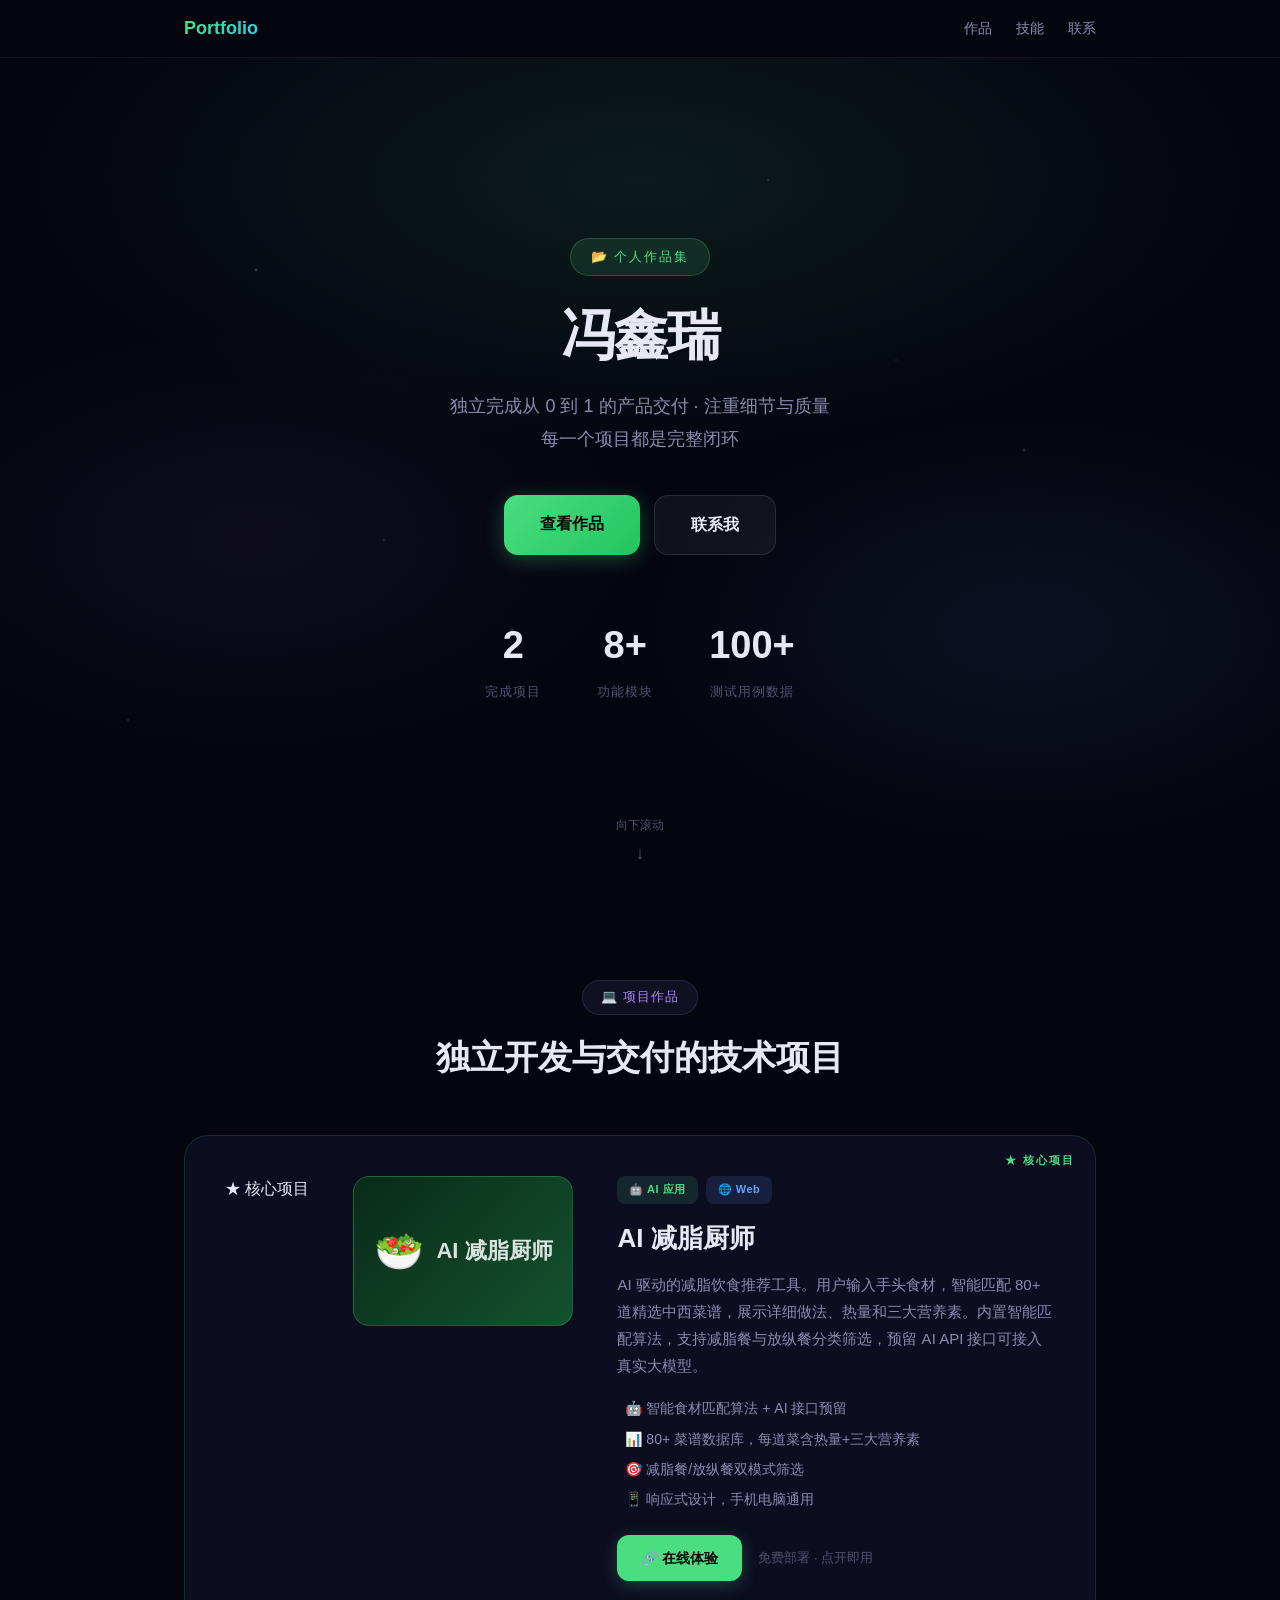
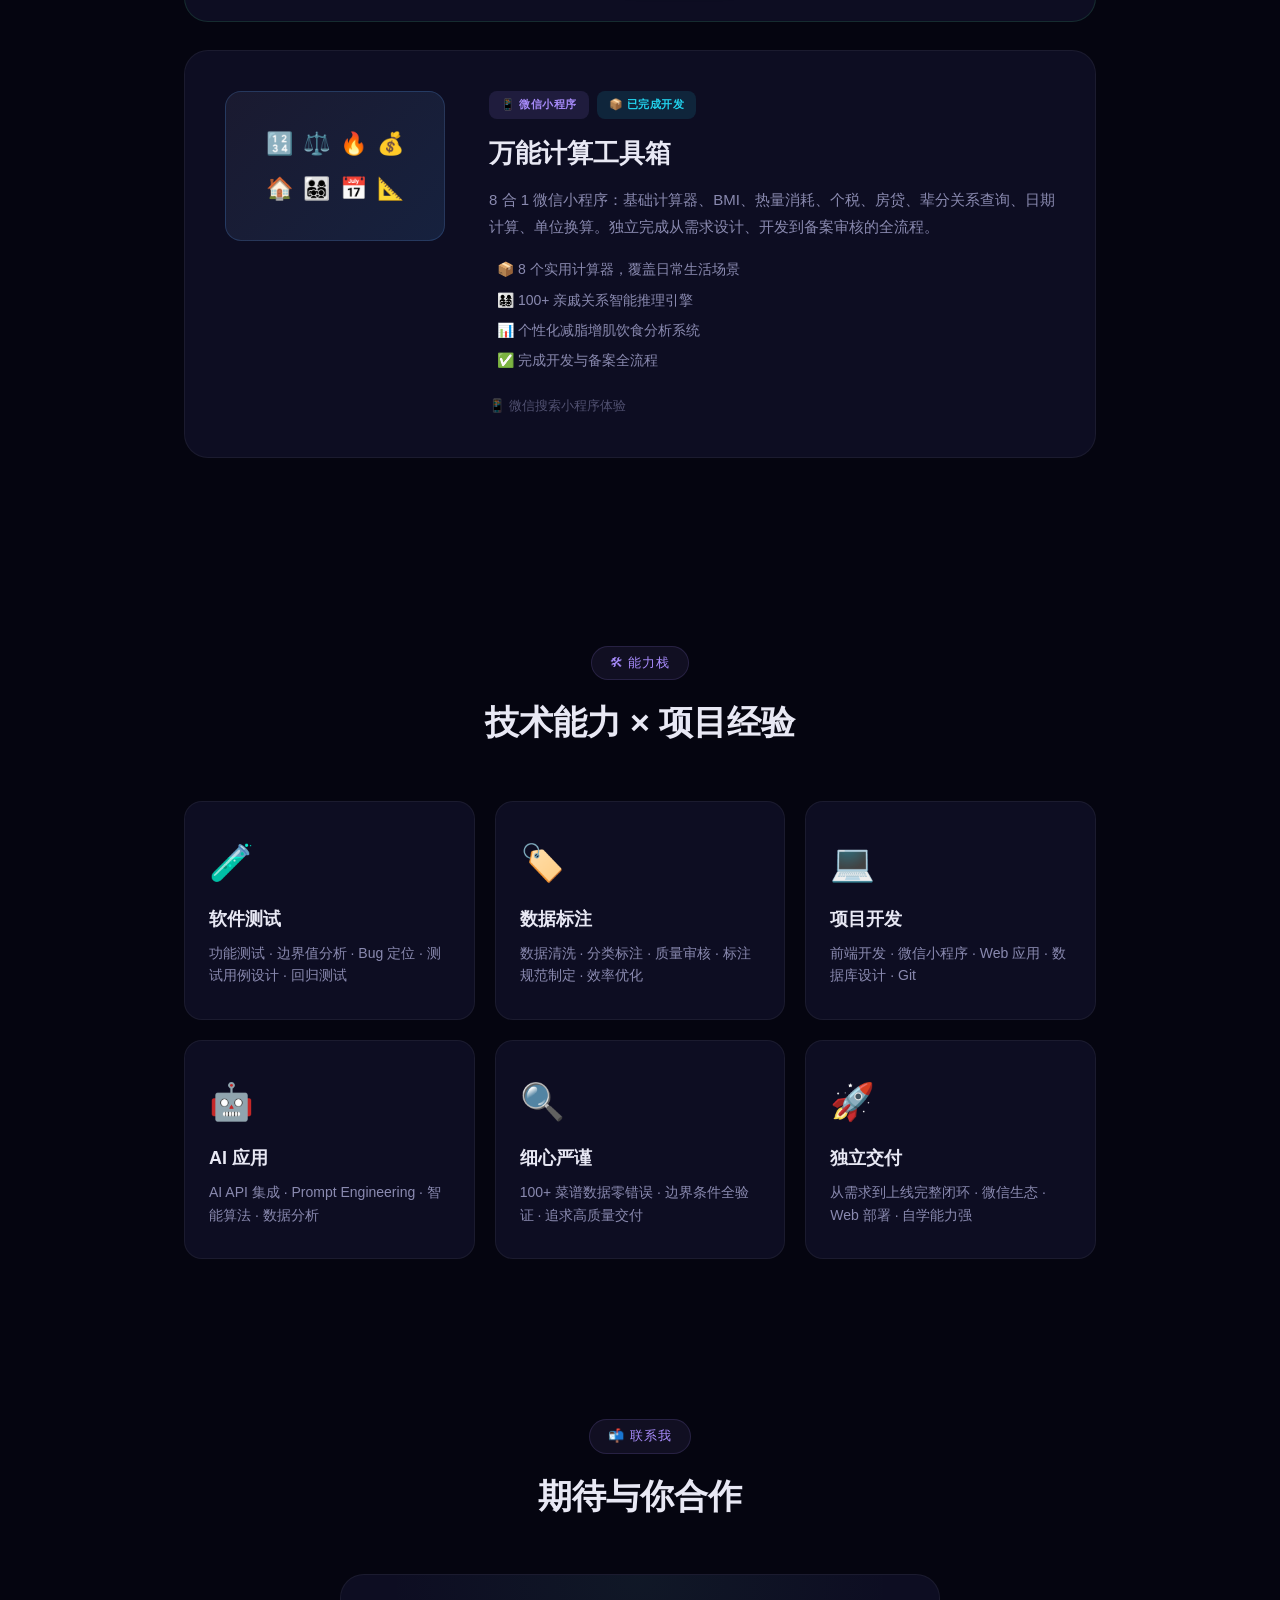
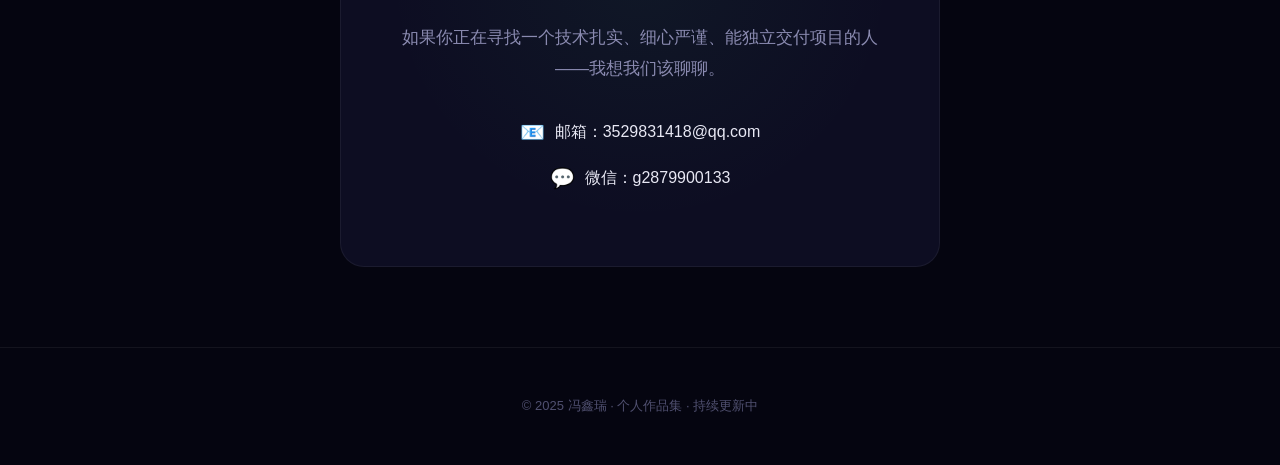
==== commit 06af9264: "Update index.html" ====
--- a/index.html
+++ b/index.html
@@ -6,7 +6,7 @@
 <meta http-equiv="Pragma" content="no-cache">
 <meta http-equiv="Expires" content="0">
 <meta name="viewport" content="width=device-width, initial-scale=1.0">
-<title>冯鑫瑞 · 技术作品集</title>
+<title>冯鑫瑞 · 个人作品集</title>
 <link rel="stylesheet" href="style.css">
 </head>
 <body>
@@ -25,13 +25,13 @@
 <section class="hero" id="hero">
   <div class="hero-bg"></div>
   <div class="hero-content">
-    <div class="hero-badge">💻 技术作品集</div>
+    <div class="hero-badge">📂 个人作品集</div>
     <h1 class="hero-title">
-      冯鑫瑞 · <span class="gradient-text">技术开发</span>
+      冯鑫瑞
     </h1>
     <p class="hero-sub">
-      独立开发 · 测试思维 · 数据驱动 · 全栈能力<br>
-      擅长从 0 到 1 交付完整可用的产品
+      独立完成从 0 到 1 的产品交付 · 注重细节与质量<br>
+      每一个项目都是完整闭环
     </p>
     <div class="hero-cta">
       <a href="#projects" class="cta-primary">查看作品</a>
@@ -56,6 +56,7 @@
   </div>
 
   <div class="project-card featured">
+    <span class="feature-badge">★ 核心项目</span>
     <div class="project-preview">
       <div class="preview-mockup ai-preview">
         <div class="mockup-content">
@@ -135,7 +136,7 @@
     </div>
     <div class="skill-card">
       <div class="skill-icon">💻</div>
-      <h4>技术开发</h4>
+      <h4>项目开发</h4>
       <p>前端开发 · 微信小程序 · Web 应用 · 数据库设计 · Git</p>
     </div>
     <div class="skill-card">
@@ -177,7 +178,7 @@
 </section>
 
 <footer class="footer">
-  <p>© 2025 冯鑫瑞 · 技术作品集 · 持续更新中</p>
+  <p>© 2025 冯鑫瑞 · 个人作品集 · 持续更新中</p>
 </footer>
 
 <script src="app.js"></script>
--- a/style.css
+++ b/style.css
@@ -91,7 +91,7 @@
 /* ===== Projects ===== */
 .projects{max-width:960px;margin:0 auto;padding:80px 24px}
 .project-card{display:flex;gap:44px;background:var(--card);border-radius:24px;padding:40px;margin-bottom:28px;border:1px solid var(--border);transition:all .4s;position:relative;overflow:hidden}
-.project-card::before{content:'';position:absolute;top:-50%;left:-50%;width:200%;height:200%;background:radial-gradient(circle at 50% 50%,rgba(74,222,128,.03),transparent 70%);opacity:0;transition:opacity .4s}
+.project-card::before{content:'';position:absolute;top:-50%;left:-50%;width:200%;height:200%;background:radial-gradient(circle at 50% 50%,rgba(74,222,128,.03),transparent 70%);opacity:0;transition:opacity .4s;pointer-events:none}
 .project-card:hover::before{opacity:1}
 .project-card:hover{border-color:rgba(74,222,128,.25);transform:translateY(-4px);box-shadow:0 16px 48px rgba(0,0,0,.3)}
 .project-card.featured{border-color:rgba(74,222,128,.15)}
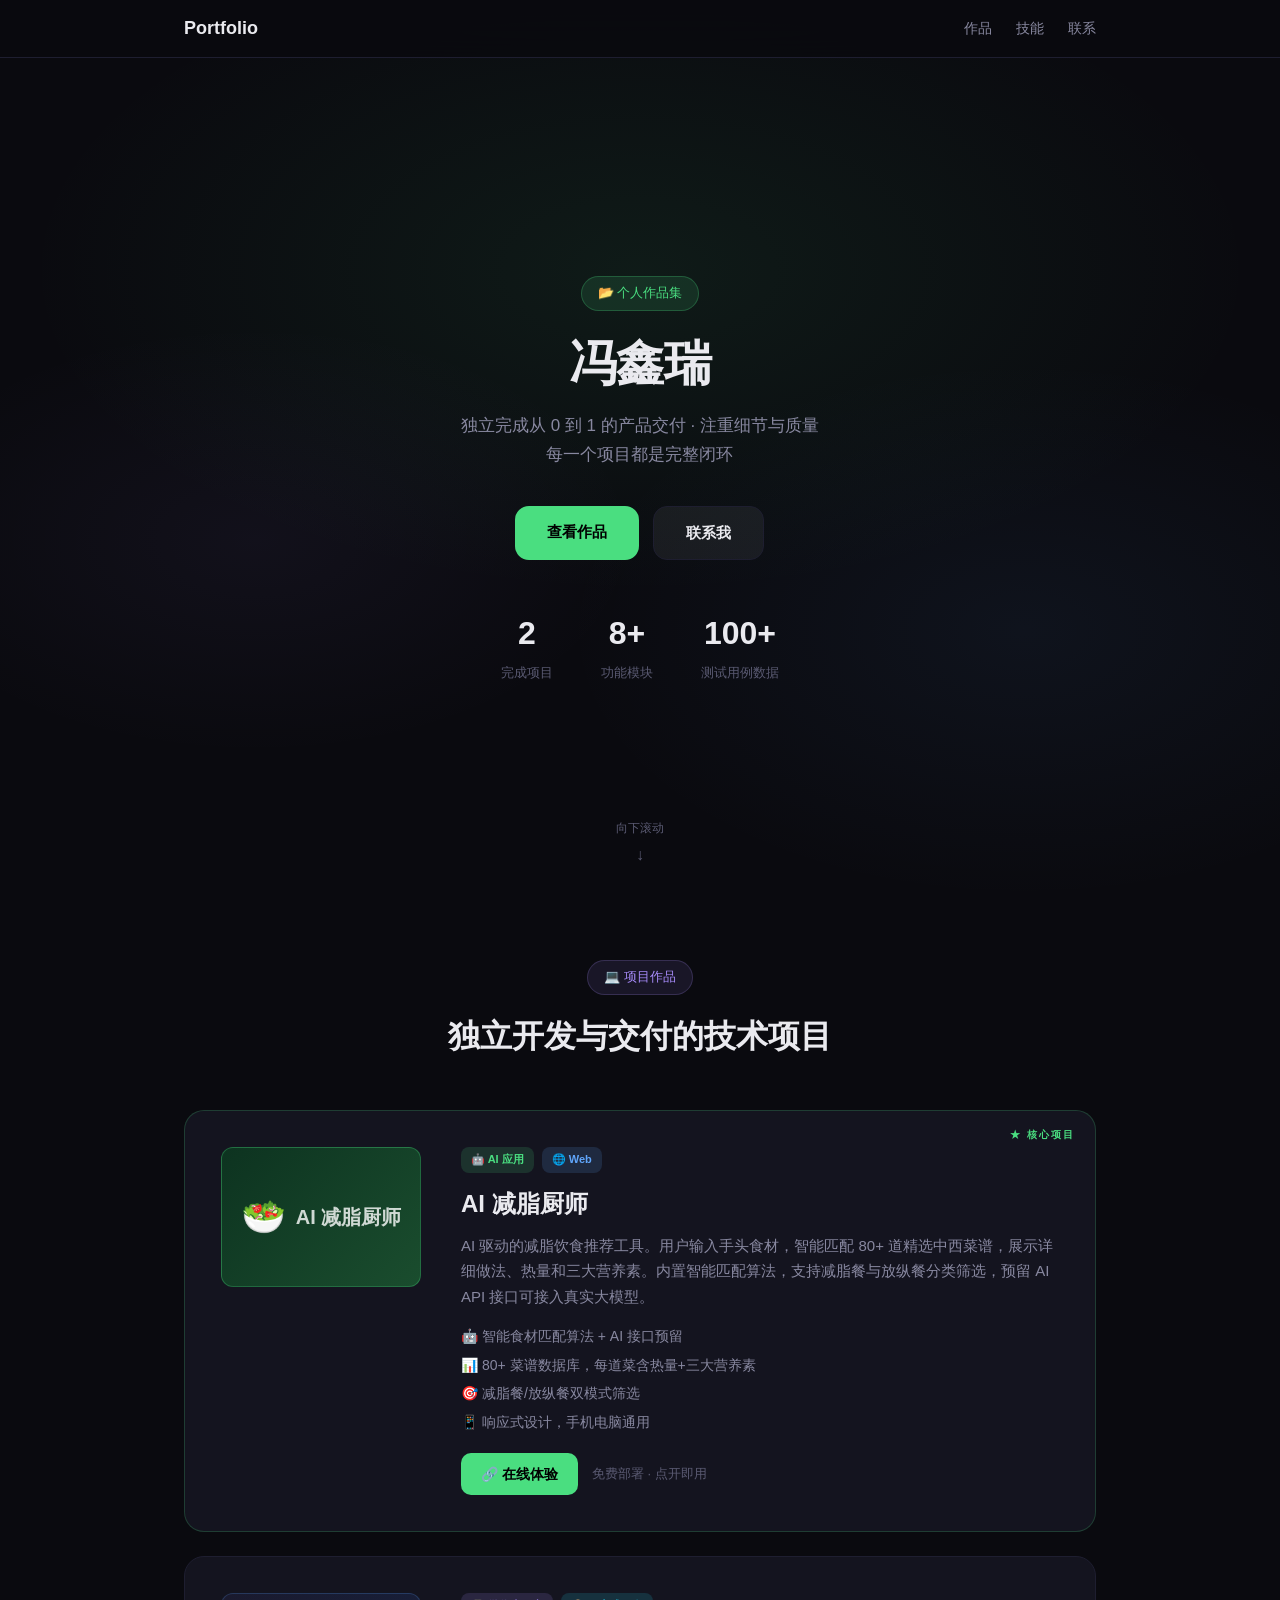
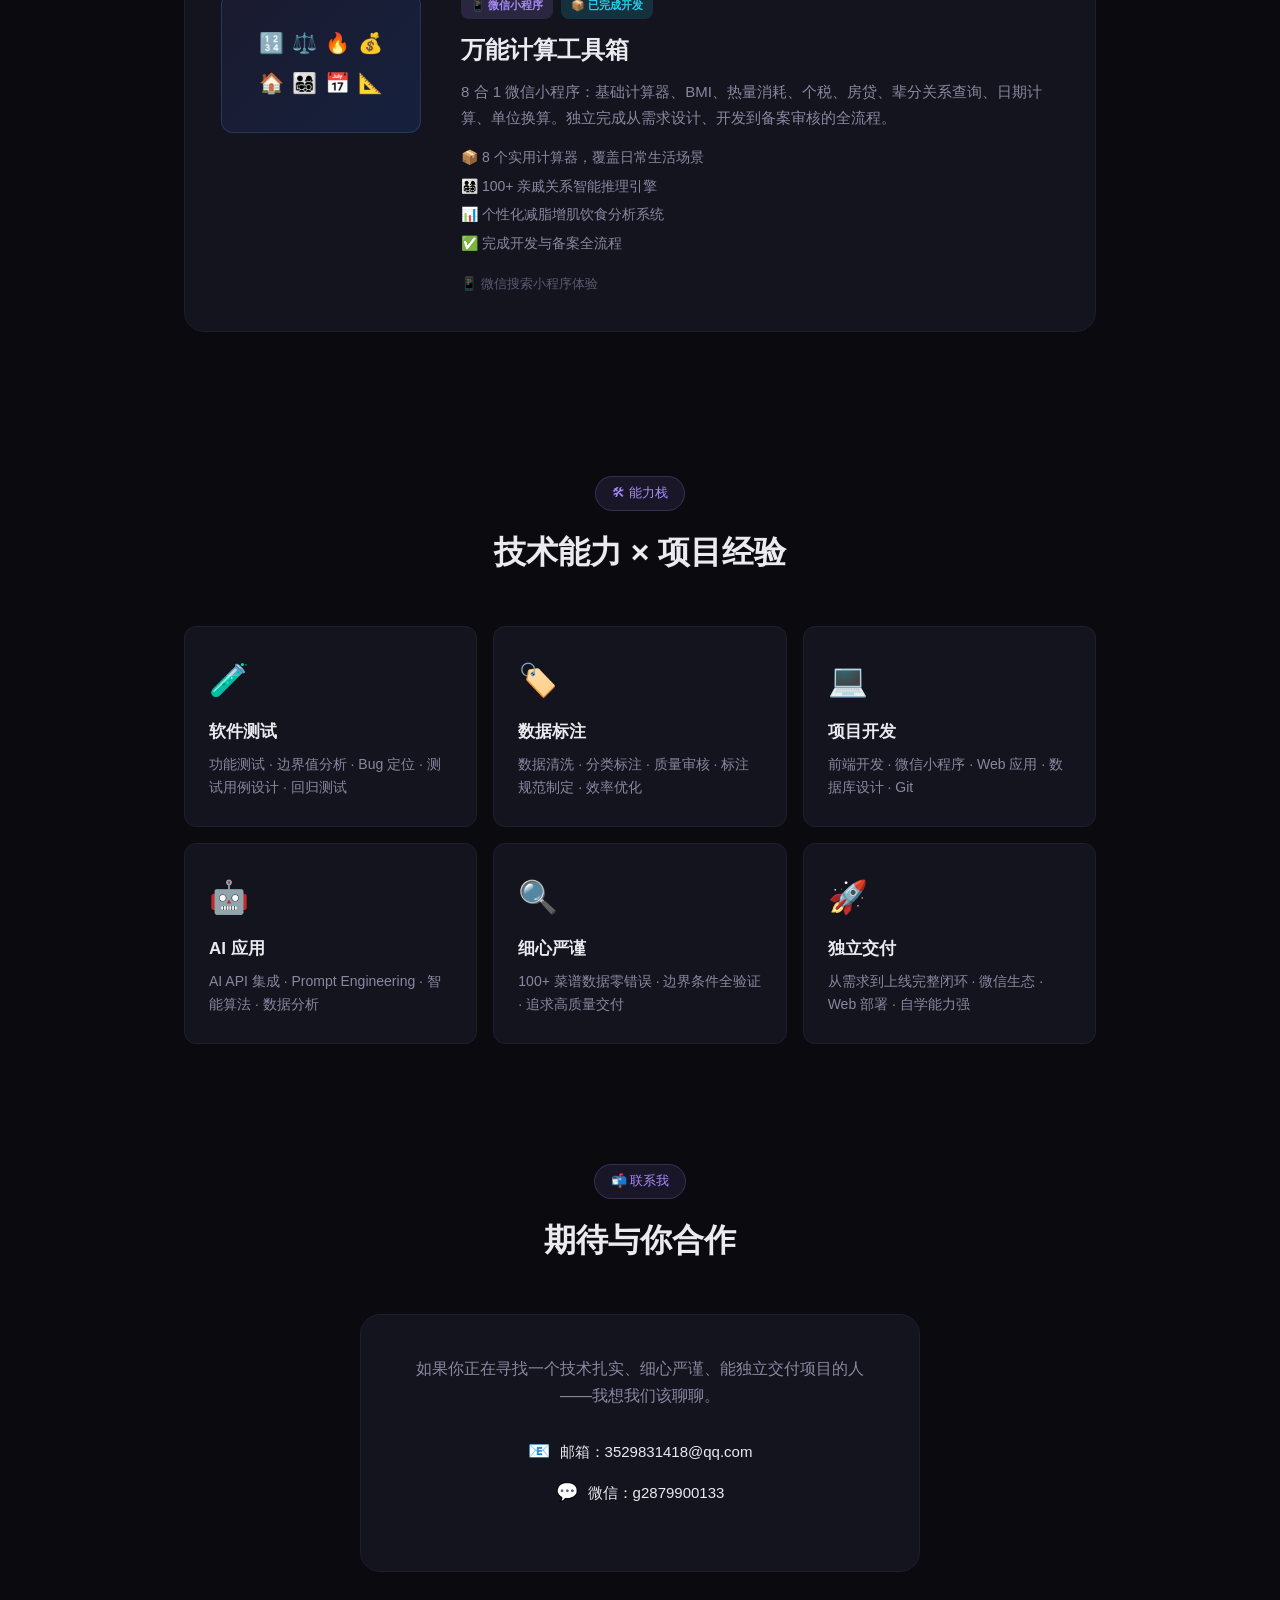
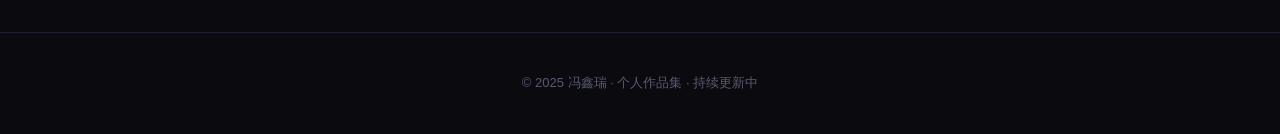
==== commit 581370d6: "Update index.html" ====
--- a/index.html
+++ b/index.html
@@ -55,7 +55,7 @@
     <h2 class="section-title">独立开发与交付的技术项目</h2>
   </div>
 
-  <div class="project-card featured">
+  <div class="project-card featured" onclick="location.href='./ai-diet-chef/'" style="cursor:pointer">
     <span class="feature-badge">★ 核心项目</span>
     <div class="project-preview">
       <div class="preview-mockup ai-preview">
--- a/style.css
+++ b/style.css
@@ -1,176 +1,96 @@
-/* ===== Portfolio Premium Design ===== */
+/* ===== Portfolio ===== */
 *{margin:0;padding:0;box-sizing:border-box}
-:root{
-  --bg:#050510;--card:#0d0d22;--card-hover:#12122e;
-  --text:#e8e8f4;--t2:#8a8ab0;--t3:#505070;
-  --g:#4ade80;--b:#60a5fa;--p:#a78bfa;--o:#fb923c;--r:#f87171;--c:#22d3ee;
-  --border:rgba(255,255,255,0.06);--glow:rgba(74,222,128,0.15);
-}
+:root{--bg:#0a0a0f;--card:#14141f;--card-hover:#1a1a2a;--text:#eaeaef;--t2:#8888a0;--t3:#5a5a72;--g:#4ade80;--b:#60a5fa;--p:#a78bfa;--o:#fb923c;--c:#22d3ee;--border:#1e1e30;--r:20px;--rs:12px}
 html{scroll-behavior:smooth}
-body{
-  font-family:-apple-system,BlinkMacSystemFont,'Segoe UI','PingFang SC','Microsoft YaHei',sans-serif;
-  background:var(--bg);color:var(--text);line-height:1.6;-webkit-font-smoothing:antialiased;
-  overflow-x:hidden;
-}
+body{font-family:-apple-system,BlinkMacSystemFont,'Segoe UI','PingFang SC','Microsoft YaHei',sans-serif;background:var(--bg);color:var(--text);line-height:1.6;-webkit-font-smoothing:antialiased;overflow-x:hidden}
 
-/* ===== Nav ===== */
-.nav{
-  position:fixed;top:0;left:0;right:0;z-index:100;
-  background:rgba(5,5,16,0.9);backdrop-filter:blur(20px);
-  border-bottom:1px solid var(--border);transition:all .3s;
-}
+/* Nav */
+.nav{position:fixed;top:0;left:0;right:0;z-index:100;background:rgba(10,10,15,.85);backdrop-filter:blur(20px);border-bottom:1px solid var(--border)}
 .nav-inner{max-width:960px;margin:0 auto;display:flex;align-items:center;justify-content:space-between;padding:14px 24px}
-.nav-logo{font-size:18px;font-weight:700;color:var(--text);text-decoration:none;background:linear-gradient(135deg,var(--g),var(--c));-webkit-background-clip:text;-webkit-text-fill-color:transparent;background-clip:text;}
+.nav-logo{font-size:18px;font-weight:700;color:var(--text);text-decoration:none}
 .nav-links{display:flex;gap:24px}
 .nav-links a{font-size:14px;color:var(--t2);text-decoration:none;transition:color .2s;font-weight:500}
-.nav-links a:hover{color:var(--g)}
+.nav-links a:hover{color:var(--text)}
 
-/* ===== Hero ===== */
-.hero{
-  min-height:100vh;display:flex;align-items:center;justify-content:center;
-  position:relative;overflow:hidden;padding:120px 24px 80px;
-}
-.hero-bg{
-  position:absolute;top:0;left:0;right:0;bottom:0;
-  background:
-    radial-gradient(ellipse 80% 50% at 50% 20%,rgba(74,222,128,.1) 0%,transparent 60%),
-    radial-gradient(ellipse 50% 40% at 80% 70%,rgba(96,165,250,.08) 0%,transparent 60%),
-    radial-gradient(ellipse 50% 40% at 20% 60%,rgba(167,139,250,.06) 0%,transparent 60%);
-  pointer-events:none;
-}
-/* Animated particles */
-.hero-bg::before{
-  content:'';position:absolute;top:0;left:0;right:0;bottom:0;
-  background-image:
-    radial-gradient(2px 2px at 20% 30%,rgba(255,255,255,.3),transparent),
-    radial-gradient(2px 2px at 40% 70%,rgba(255,255,255,.2),transparent),
-    radial-gradient(1px 1px at 60% 20%,rgba(255,255,255,.4),transparent),
-    radial-gradient(2px 2px at 80% 50%,rgba(255,255,255,.2),transparent),
-    radial-gradient(1px 1px at 10% 80%,rgba(255,255,255,.3),transparent),
-    radial-gradient(1px 1px at 70% 40%,rgba(255,255,255,.2),transparent),
-    radial-gradient(2px 2px at 30% 60%,rgba(255,255,255,.15),transparent);
-  animation:particleFloat 20s linear infinite;
-}
-@keyframes particleFloat{
-  0%{transform:translateY(0)}
-  100%{transform:translateY(-30px)}
-}
-.hero-content{position:relative;z-index:1;max-width:720px;text-align:center}
-.hero-badge{
-  display:inline-block;padding:8px 20px;background:rgba(74,222,128,.12);
-  border:1px solid rgba(74,222,128,.25);border-radius:24px;
-  font-size:13px;color:var(--g);margin-bottom:28px;letter-spacing:2px;
-  animation:fadeInUp .6s ease;
-}
-.hero-title{font-size:54px;font-weight:900;line-height:1.15;margin-bottom:24px;letter-spacing:-1px;animation:fadeInUp .6s ease .1s backwards}
-.gradient-text{background:linear-gradient(135deg,var(--g),var(--c),var(--b));-webkit-background-clip:text;-webkit-text-fill-color:transparent;background-clip:text;}
-.hero-sub{font-size:18px;color:var(--t2);line-height:1.8;margin-bottom:40px;animation:fadeInUp .6s ease .2s backwards}
-.hero-cta{display:flex;gap:14px;justify-content:center;margin-bottom:60px;animation:fadeInUp .6s ease .3s backwards}
-.cta-primary,.cta-secondary{padding:16px 36px;border-radius:14px;font-size:16px;font-weight:600;text-decoration:none;transition:all .3s}
-.cta-primary{background:linear-gradient(135deg,var(--g),#22c55e);color:#000;box-shadow:0 4px 20px rgba(74,222,128,.3)}
-.cta-primary:hover{transform:translateY(-3px);box-shadow:0 8px 32px rgba(74,222,128,.5)}
-.cta-secondary{background:rgba(255,255,255,.05);color:var(--text);border:1px solid rgba(255,255,255,.1)}
-.cta-secondary:hover{background:rgba(255,255,255,.1);border-color:rgba(255,255,255,.2)}
+/* Hero */
+.hero{min-height:100vh;display:flex;align-items:center;justify-content:center;position:relative;overflow:hidden;padding:120px 24px 60px}
+.hero-bg{position:absolute;inset:0;background:radial-gradient(ellipse 80% 60% at 50% 30%,rgba(74,222,128,.08),transparent 60%),radial-gradient(ellipse 60% 50% at 80% 70%,rgba(96,165,250,.06),transparent 60%),radial-gradient(ellipse 50% 40% at 20% 60%,rgba(167,139,250,.05),transparent 60%);pointer-events:none}
+.hero-content{position:relative;z-index:1;max-width:680px;text-align:center}
+.hero-badge{display:inline-block;padding:6px 16px;background:rgba(74,222,128,.12);border:1px solid rgba(74,222,128,.25);border-radius:20px;font-size:13px;color:var(--g);margin-bottom:24px}
+.hero-title{font-size:48px;font-weight:800;line-height:1.2;margin-bottom:20px;letter-spacing:-.5px}
+.gradient-text{background:linear-gradient(135deg,var(--g),var(--c));-webkit-background-clip:text;-webkit-text-fill-color:transparent;background-clip:text}
+.hero-sub{font-size:17px;color:var(--t2);line-height:1.7;margin-bottom:36px}
+.hero-cta{display:flex;gap:14px;justify-content:center;margin-bottom:48px}
+.cta-primary,.cta-secondary{padding:14px 32px;border-radius:14px;font-size:15px;font-weight:600;text-decoration:none;transition:all .25s}
+.cta-primary{background:var(--g);color:#000}.cta-primary:hover{transform:translateY(-2px);box-shadow:0 8px 24px rgba(74,222,128,.3)}
+.cta-secondary{background:rgba(255,255,255,.06);color:var(--text);border:1px solid var(--border)}
+.cta-secondary:hover{background:rgba(255,255,255,.1)}
+.hero-stats{display:flex;justify-content:center;gap:48px}
+.stat{text-align:center}.stat-num{display:block;font-size:32px;font-weight:800;color:var(--text)}.stat-label{display:block;font-size:13px;color:var(--t3);margin-top:4px}
+.scroll-indicator{position:absolute;bottom:32px;left:50%;transform:translateX(-50%);text-align:center;color:var(--t3);font-size:12px;animation:bounce 2s infinite}
+.scroll-arrow{font-size:16px;margin-top:4px}
+@keyframes bounce{0%,100%{transform:translateX(-50%) translateY(0)}50%{transform:translateX(-50%) translateY(8px)}}
 
-.hero-stats{display:flex;justify-content:center;gap:56px;animation:fadeInUp .6s ease .4s backwards}
-.stat{text-align:center}
-.stat-num{display:block;font-size:38px;font-weight:900;color:var(--text);transition:all .3s}
-.stat:hover .stat-num{color:var(--g);transform:scale(1.1)}
-.stat-label{display:block;font-size:13px;color:var(--t3);margin-top:6px;letter-spacing:1px}
+/* Sections */
+.section-header{text-align:center;margin-bottom:48px}
+.section-badge{display:inline-block;padding:6px 16px;background:rgba(167,139,250,.1);border:1px solid rgba(167,139,250,.2);border-radius:20px;font-size:13px;color:var(--p);margin-bottom:16px}
+.section-title{font-size:32px;font-weight:700}
 
-.scroll-indicator{position:absolute;bottom:32px;left:50%;transform:translateX(-50%);text-align:center;color:var(--t3);font-size:12px;animation:bounce 2s infinite}
-.scroll-arrow{font-size:18px;margin-top:4px}
-@keyframes bounce{0%,100%{transform:translateX(-50%) translateY(0)}50%{transform:translateX(-50%) translateY(10px)}}
-@keyframes fadeInUp{from{opacity:0;transform:translateY(24px)}to{opacity:1;transform:translateY(0)}}
-
-/* ===== Section Common ===== */
-.section-header{text-align:center;margin-bottom:56px}
-.section-badge{display:inline-block;padding:6px 18px;background:rgba(167,139,250,.08);border:1px solid rgba(167,139,250,.15);border-radius:20px;font-size:13px;color:var(--p);margin-bottom:20px;letter-spacing:1px}
-.section-title{font-size:34px;font-weight:800;line-height:1.3}
-
-/* ===== Projects ===== */
-.projects{max-width:960px;margin:0 auto;padding:80px 24px}
-.project-card{display:flex;gap:44px;background:var(--card);border-radius:24px;padding:40px;margin-bottom:28px;border:1px solid var(--border);transition:all .4s;position:relative;overflow:hidden}
-.project-card::before{content:'';position:absolute;top:-50%;left:-50%;width:200%;height:200%;background:radial-gradient(circle at 50% 50%,rgba(74,222,128,.03),transparent 70%);opacity:0;transition:opacity .4s;pointer-events:none}
-.project-card:hover::before{opacity:1}
-.project-card:hover{border-color:rgba(74,222,128,.25);transform:translateY(-4px);box-shadow:0 16px 48px rgba(0,0,0,.3)}
-.project-card.featured{border-color:rgba(74,222,128,.15)}
-.project-card.featured::after{content:'★ 核心项目';position:absolute;top:16px;right:20px;font-size:11px;color:var(--g);font-weight:700;letter-spacing:2px}
+/* Projects */
+.projects{max-width:960px;margin:0 auto;padding:60px 24px}
+.project-card{display:flex;gap:40px;background:var(--card);border-radius:var(--r);padding:36px;margin-bottom:24px;border:1px solid var(--border);transition:all .3s}
+.project-card:hover{border-color:rgba(255,255,255,.15);background:var(--card-hover)}
+.project-card.featured{border-color:rgba(74,222,128,.2)}
 .project-preview{flex-shrink:0}
 .project-info{flex:1}
+.preview-mockup{width:200px;height:140px;border-radius:var(--rs);display:flex;align-items:center;justify-content:center}
+.ai-preview{background:linear-gradient(135deg,#0d3320,#1a4d2e);border:1px solid rgba(74,222,128,.3)}
+.calc-preview{background:linear-gradient(135deg,#1a1a2e,#16213e);border:1px solid rgba(96,165,250,.2)}
+.mockup-content{display:flex;align-items:center;gap:10px}
+.mockup-icon{font-size:36px}.mockup-text{color:rgba(255,255,255,.8);font-size:20px;font-weight:700}
+.mockup-grid{display:grid;grid-template-columns:repeat(4,1fr);gap:8px;font-size:20px}
 
-.preview-mockup{width:220px;height:150px;border-radius:16px;display:flex;align-items:center;justify-content:center;transition:all .3s}
-.ai-preview{background:linear-gradient(135deg,#0a2a1a,#14522e);border:1px solid rgba(74,222,128,.25)}
-.calc-preview{background:linear-gradient(135deg,#1a1a30,#16213e);border:1px solid rgba(96,165,250,.2)}
-.mockup-content{display:flex;align-items:center;gap:12px}
-.mockup-icon{font-size:40px}
-.mockup-text{color:rgba(255,255,255,.85);font-size:22px;font-weight:800}
-.mockup-grid{display:grid;grid-template-columns:repeat(4,1fr);gap:10px;font-size:22px}
+.project-tags{display:flex;gap:8px;margin-bottom:12px}
+.ptag{font-size:11px;padding:4px 10px;border-radius:8px;font-weight:600}
+.ptag.ai{background:rgba(74,222,128,.15);color:var(--g)}.ptag.web{background:rgba(96,165,250,.15);color:var(--b)}
+.ptag.mp{background:rgba(167,139,250,.15);color:var(--p)}.ptag.live{background:rgba(34,211,238,.15);color:var(--c)}
+.project-name{font-size:24px;font-weight:700;margin-bottom:10px}
+.project-desc{font-size:15px;color:var(--t2);line-height:1.7;margin-bottom:16px}
+.project-features{list-style:none;display:flex;flex-direction:column;gap:6px;margin-bottom:20px}
+.project-features li{font-size:14px;color:var(--t2)}
+.project-links{display:flex;align-items:center;gap:14px}
+.plink{padding:10px 20px;border-radius:10px;font-size:14px;font-weight:600;text-decoration:none;transition:all .2s}
+.plink.primary{background:var(--g);color:#000}.plink.primary:hover{transform:translateY(-1px);box-shadow:0 4px 16px rgba(74,222,128,.3)}
+.plink-label{font-size:13px;color:var(--t3)}
+.feature-badge{position:absolute;top:16px;right:20px;font-size:10px;color:var(--g);font-weight:700;letter-spacing:2px;text-transform:uppercase}
 
-.project-tags{display:flex;gap:8px;margin-bottom:14px}
-.ptag{font-size:11px;padding:5px 12px;border-radius:8px;font-weight:700;letter-spacing:.5px}
-.ptag.ai{background:rgba(74,222,128,.12);color:var(--g)}
-.ptag.web{background:rgba(96,165,250,.12);color:var(--b)}
-.ptag.mp{background:rgba(167,139,250,.12);color:var(--p)}
-.ptag.live{background:rgba(34,211,238,.12);color:var(--c)}
-
-.project-name{font-size:26px;font-weight:800;margin-bottom:12px}
-.project-desc{font-size:15px;color:var(--t2);line-height:1.8;margin-bottom:18px}
-
-.project-features{list-style:none;display:flex;flex-direction:column;gap:8px;margin-bottom:24px}
-.project-features li{font-size:14px;color:var(--t2);padding-left:8px;transition:all .2s}
-.project-features li:hover{color:var(--text);transform:translateX(4px)}
-
-.project-links{display:flex;align-items:center;gap:16px}
-.plink{padding:12px 24px;border-radius:12px;font-size:14px;font-weight:700;text-decoration:none;transition:all .3s}
-.plink.primary{background:var(--g);color:#000;box-shadow:0 4px 16px rgba(74,222,128,.25)}
-.plink.primary:hover{transform:translateY(-2px);box-shadow:0 8px 24px rgba(74,222,128,.4)}
-.plink-label{font-size:13px;color:var(--t3)}
-
-/* ===== Skills ===== */
-.skills{max-width:960px;margin:0 auto;padding:80px 24px}
-.skills-grid{display:grid;grid-template-columns:repeat(3,1fr);gap:20px}
-.skill-card{background:var(--card);border:1px solid var(--border);border-radius:18px;padding:32px 24px;transition:all .4s;position:relative;overflow:hidden}
-.skill-card::before{content:'';position:absolute;top:0;left:0;right:0;height:2px;background:linear-gradient(90deg,var(--g),var(--c),var(--p));transform:scaleX(0);transition:transform .4s}
-.skill-card:hover::before{transform:scaleX(1)}
-.skill-card:hover{border-color:rgba(255,255,255,.1);transform:translateY(-4px);box-shadow:0 12px 32px rgba(0,0,0,.3)}
-.skill-icon{font-size:36px;margin-bottom:14px;transition:transform .3s}
-.skill-card:hover .skill-icon{transform:scale(1.15)}
-.skill-card h4{font-size:18px;font-weight:700;margin-bottom:8px;transition:color .3s}
-.skill-card:hover h4{color:var(--g)}
+/* Skills */
+.skills{max-width:960px;margin:0 auto;padding:60px 24px}
+.skills-grid{display:grid;grid-template-columns:repeat(3,1fr);gap:16px}
+.skill-card{background:var(--card);border:1px solid var(--border);border-radius:var(--rs);padding:28px 24px;transition:all .3s}
+.skill-card:hover{border-color:rgba(255,255,255,.15);transform:translateY(-2px)}
+.skill-icon{font-size:32px;margin-bottom:12px}
+.skill-card h4{font-size:17px;font-weight:700;margin-bottom:8px}
 .skill-card p{font-size:14px;color:var(--t2);line-height:1.6}
 
-/* ===== Contact ===== */
-.contact{max-width:960px;margin:0 auto;padding:80px 24px}
-.contact-card{background:var(--card);border:1px solid var(--border);border-radius:24px;padding:48px;text-align:center;max-width:600px;margin:0 auto;transition:all .3s;position:relative;overflow:hidden}
-.contact-card::before{content:'';position:absolute;inset:0;background:radial-gradient(ellipse at 50% 0%,rgba(74,222,128,.05),transparent 60%)}
-.contact-text{font-size:17px;color:var(--t2);line-height:1.8;margin-bottom:32px;position:relative}
-.contact-items{display:flex;flex-direction:column;gap:14px;margin-bottom:24px;position:relative}
-.contact-item{display:flex;align-items:center;gap:10px;justify-content:center;font-size:16px;color:var(--text)}
-.ci-icon{font-size:20px}
-.contact-links{display:flex;justify-content:center;gap:20px;flex-wrap:wrap;position:relative}
-.clink{font-size:13px;color:var(--t3);transition:color .2s}
-.clink:hover{color:var(--g)}
+/* Contact */
+.contact{max-width:960px;margin:0 auto;padding:60px 24px}
+.contact-card{background:var(--card);border:1px solid var(--border);border-radius:var(--r);padding:40px;text-align:center;max-width:560px;margin:0 auto}
+.contact-text{font-size:16px;color:var(--t2);line-height:1.7;margin-bottom:28px}
+.contact-items{display:flex;flex-direction:column;gap:12px;margin-bottom:24px}
+.contact-item{display:flex;align-items:center;gap:10px;justify-content:center;font-size:15px;color:var(--text)}
+.ci-icon{font-size:18px}
 
-/* ===== Footer ===== */
-.footer{text-align:center;padding:48px 24px;border-top:1px solid var(--border)}
+/* Footer */
+.footer{text-align:center;padding:40px 24px;border-top:1px solid var(--border)}
 .footer p{font-size:13px;color:var(--t3)}
 
-/* ===== Responsive ===== */
 @media(max-width:768px){
-  .hero-title{font-size:34px}
-  .hero-sub{font-size:15px}
-  .hero-stats{gap:32px}
-  .stat-num{font-size:28px}
-  .project-card{flex-direction:column;gap:24px;padding:28px}
-  .preview-mockup{width:100%;height:130px}
-  .skills-grid{grid-template-columns:repeat(2,1fr)}
-  .section-title{font-size:26px}
+  .hero-title{font-size:32px}.hero-stats{gap:28px}.stat-num{font-size:24px}
+  .project-card{flex-direction:column;gap:20px;padding:24px}
+  .preview-mockup{width:100%;height:120px}.skills-grid{grid-template-columns:repeat(2,1fr)}.section-title{font-size:24px}
 }
 @media(max-width:480px){
-  .hero-title{font-size:28px}
-  .hero-cta{flex-direction:column;align-items:center}
-  .skills-grid{grid-template-columns:1fr}
-  .project-card.featured::after{display:none}
-  .nav-links{gap:16px}
+  .hero-title{font-size:26px}.hero-cta{flex-direction:column;align-items:center}
+  .skills-grid{grid-template-columns:1fr}.nav-links{gap:14px}
 }
